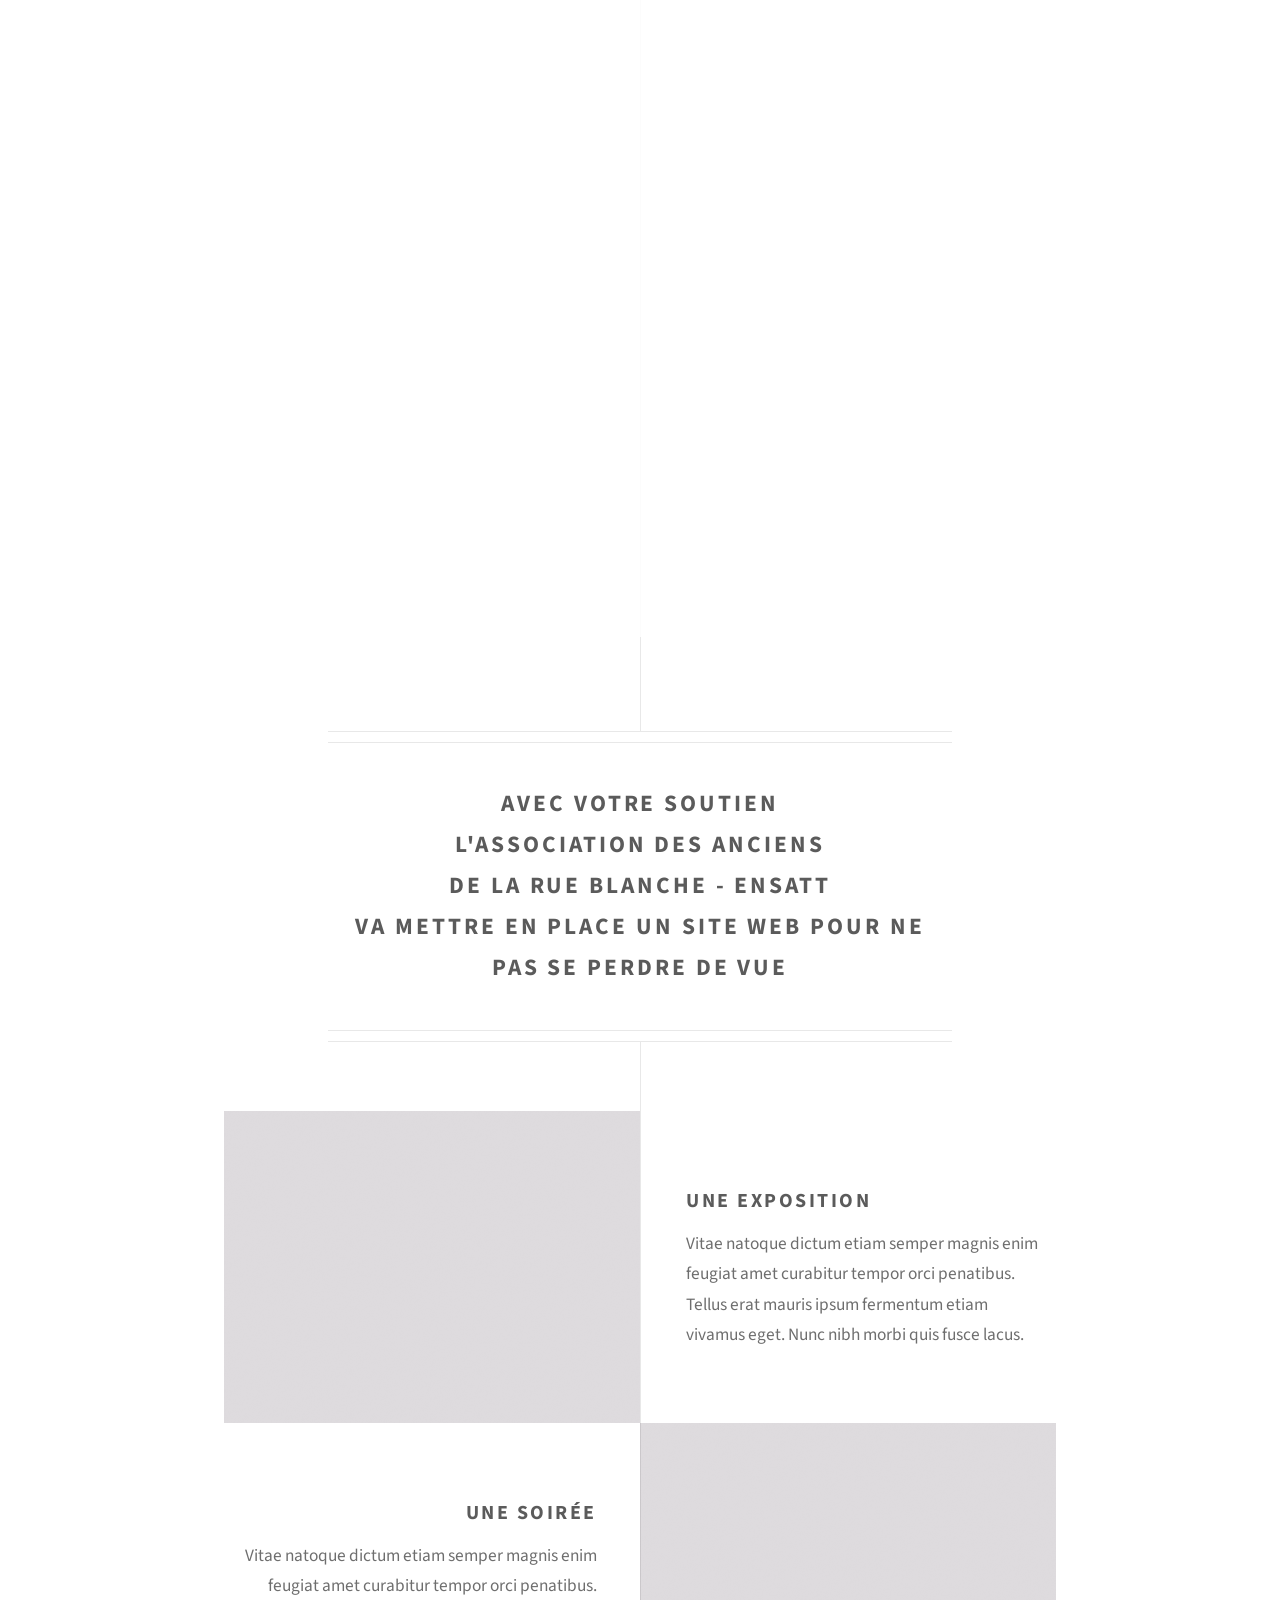
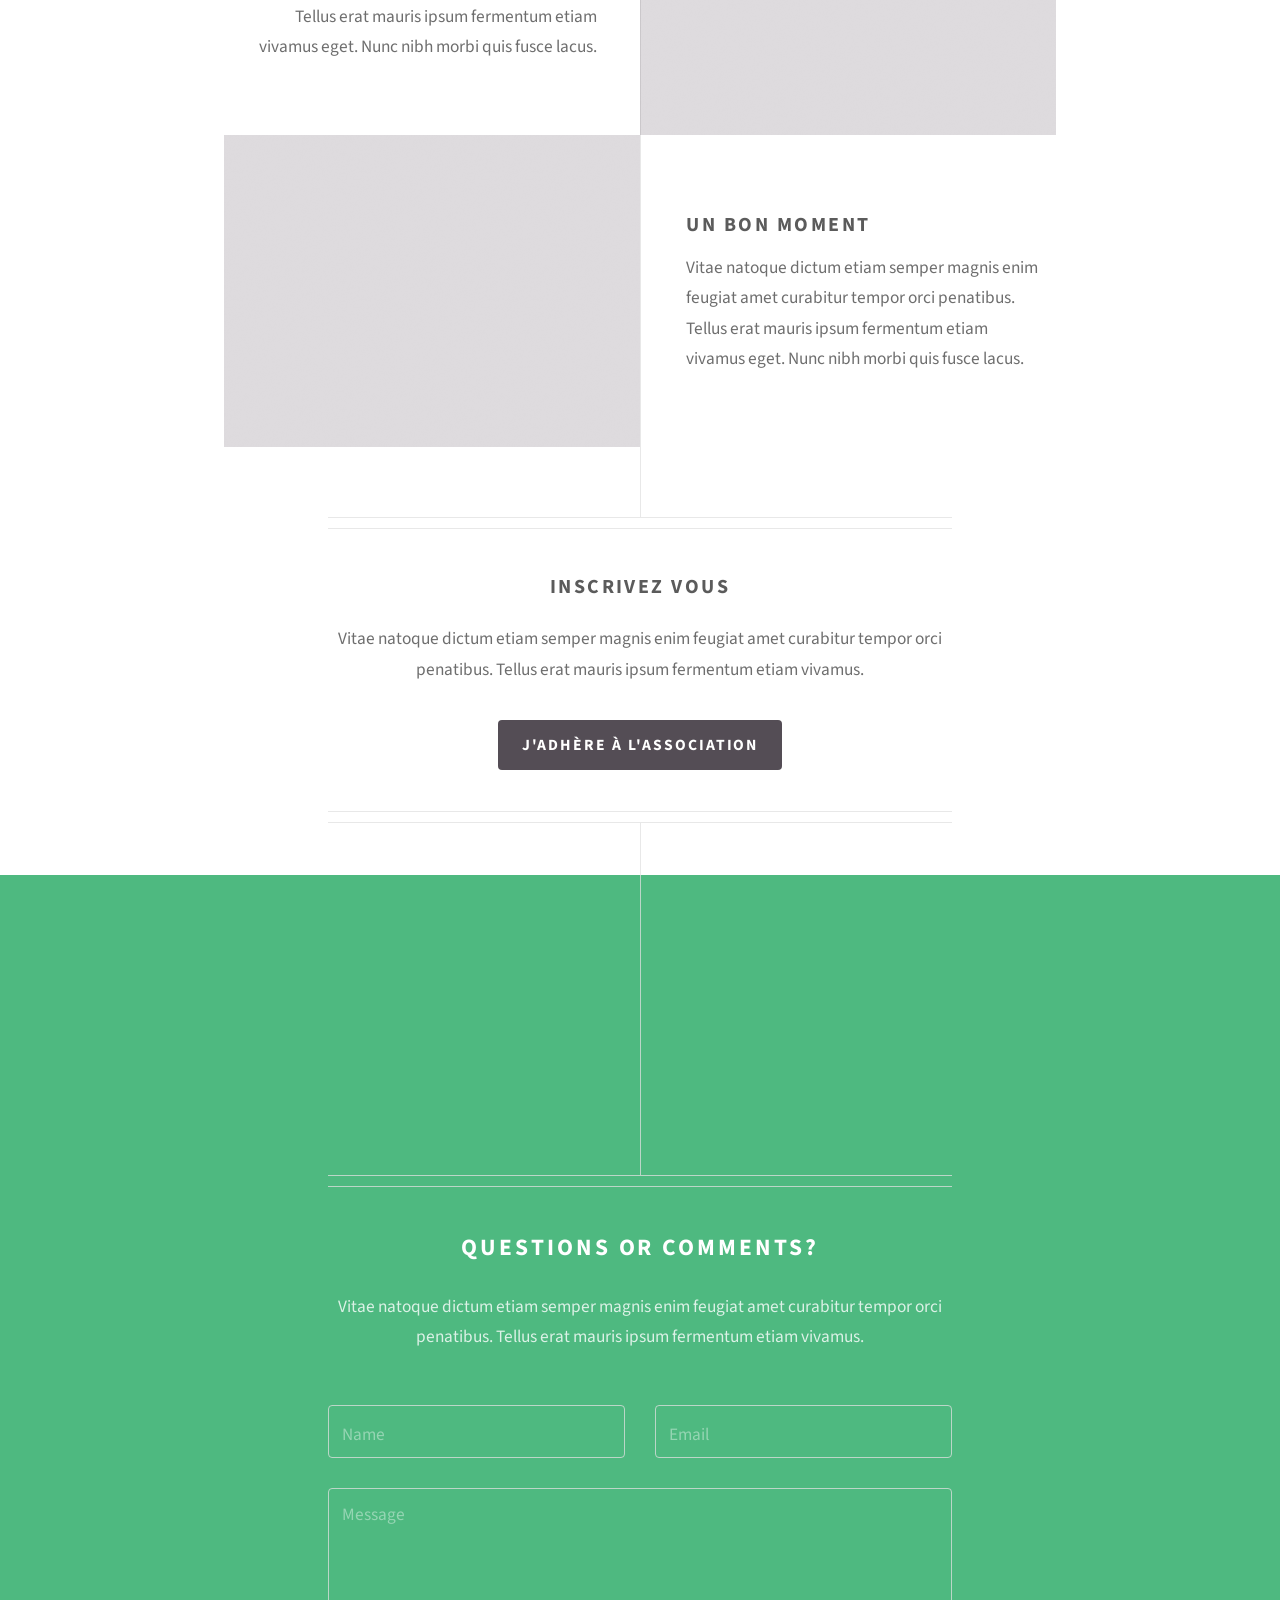
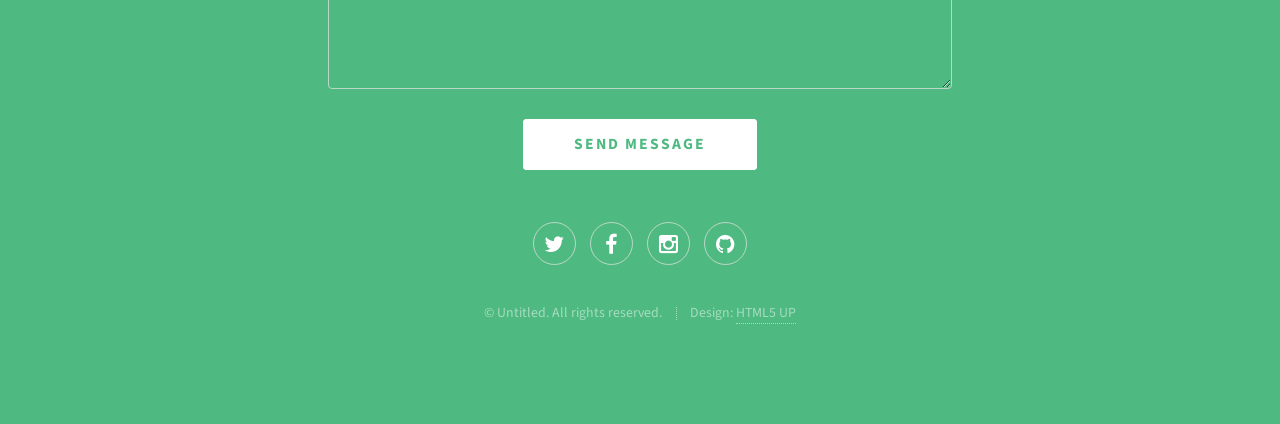
==== exposition.html @ b51cedbe "add special template" ====
<!DOCTYPE HTML>
<!--
	Directive by HTML5 UP
	html5up.net | @n33co
	Free for personal and commercial use under the CCA 3.0 license (html5up.net/license)
-->
<html>
	<head>
		<title>Association de la rue blanche ENSATT - l'exposition</title>
		<meta charset="utf-8" />
		<meta name="viewport" content="width=device-width, initial-scale=1" />
		<!--[if lte IE 8]><script src="assets/js/ie/html5shiv.js"></script><![endif]-->
		<link rel="stylesheet" href="assets/css/main.css" />
		<!--[if lte IE 8]><link rel="stylesheet" href="assets/css/ie8.css" /><![endif]-->
	</head>
	<body>

		<!-- Header -->
			<div id="header">
				<h1>Association des anciens<br>de la rue blanche - ENSATT</h1>
				<p>Du 5 au 12 septembre 2015
				<br> 
				mairie du 9ème arrondissement de Paris
				<br>
				une grande exposition + une soirée spéciale</p>
				<br>
				<br>
				<h2>Venez nombreux !</h2>
			</div>

		<!-- Main -->
			<div id="main">

				<header class="major container 75%">
					<h2>Avec votre soutien
					<br>
					l'Association des anciens
					<br>
					de la rue blanche - ENSATT
					<br>
					va mettre en place un site web pour ne pas se perdre de vue
					</h2>
					<!--
					<p>Tellus erat mauris ipsum fermentum<br />
					etiam vivamus nunc nibh morbi.</p>
					-->
				</header>

				<div class="box alt container">
					<section class="feature left">
						<a href="#" class="image"><img src="images/pic01.jpg" alt="" /></a>
						<div class="content">
							<h3>Une exposition</h3>
							<p>Vitae natoque dictum etiam semper magnis enim feugiat amet curabitur tempor orci penatibus. Tellus erat mauris ipsum fermentum etiam vivamus eget. Nunc nibh morbi quis fusce lacus.</p>
						</div>
					</section>
					<section class="feature right">
						<a href="#" class="image"><img src="images/pic02.jpg" alt="" /></a>
						<div class="content">
							<h3>Une soirée</h3>
							<p>Vitae natoque dictum etiam semper magnis enim feugiat amet curabitur tempor orci penatibus. Tellus erat mauris ipsum fermentum etiam vivamus eget. Nunc nibh morbi quis fusce lacus.</p>
						</div>
					</section>
					<section class="feature left">
						<a href="#" class="image"><img src="images/pic03.jpg" alt="" /></a>
						<div class="content">
							<h3>Un bon moment</h3>
							<p>Vitae natoque dictum etiam semper magnis enim feugiat amet curabitur tempor orci penatibus. Tellus erat mauris ipsum fermentum etiam vivamus eget. Nunc nibh morbi quis fusce lacus.</p>
						</div>
					</section>
				</div>

				<!--
				<div class="box container">
					<header>
						<h2>A lot of generic stuff</h2>
					</header>
					<section>
						<header>
							<h3>Paragraph</h3>
							<p>This is the subtitle for this particular heading</p>
						</header>
						<p>Phasellus nisl nisl, varius id <sup>porttitor sed pellentesque</sup> ac orci. Pellentesque
						habitant <strong>strong</strong> tristique <b>bold</b> et netus <i>italic</i> malesuada <em>emphasized</em> ac turpis egestas. Morbi
						leo suscipit ut. Praesent <sub>id turpis vitae</sub> turpis pretium ultricies. Vestibulum sit
						amet risus elit.</p>
					</section>
					<section>
						<header>
							<h3>Blockquote</h3>
						</header>
						<blockquote>Fringilla nisl. Donec accumsan interdum nisi, quis tincidunt felis sagittis eget.
						tempus euismod. Vestibulum ante ipsum primis in faucibus.</blockquote>
					</section>
					<section>
						<header>
							<h3>Divider</h3>
						</header>
						<p>Donec consectetur vestibulum dolor et pulvinar. Etiam vel felis enim, at viverra
						ligula. Ut porttitor sagittis lorem, quis eleifend nisi ornare vel. Praesent nec orci
						facilisis leo magna. Cras sit amet urna eros, id egestas urna. Quisque aliquam
						tempus euismod. Vestibulum ante ipsum primis in faucibus orci luctus et ultrices
						posuere cubilia.</p>
						<hr />
						<p>Donec consectetur vestibulum dolor et pulvinar. Etiam vel felis enim, at viverra
						ligula. Ut porttitor sagittis lorem, quis eleifend nisi ornare vel. Praesent nec orci
						facilisis leo magna. Cras sit amet urna eros, id egestas urna. Quisque aliquam
						tempus euismod. Vestibulum ante ipsum primis in faucibus orci luctus et ultrices
						posuere cubilia.</p>
					</section>
					<section>
						<header>
							<h3>Unordered List</h3>
						</header>
						<ul class="default">
							<li>Donec consectetur vestibulum dolor et pulvinar. Etiam vel felis enim, at viverra ligula. Ut porttitor sagittis lorem, quis eleifend nisi ornare vel.</li>
							<li>Donec consectetur vestibulum dolor et pulvinar. Etiam vel felis enim, at viverra ligula. Ut porttitor sagittis lorem, quis eleifend nisi ornare vel.</li>
							<li>Donec consectetur vestibulum dolor et pulvinar. Etiam vel felis enim, at viverra ligula. Ut porttitor sagittis lorem, quis eleifend nisi ornare vel.</li>
							<li>Donec consectetur vestibulum dolor et pulvinar. Etiam vel felis enim, at viverra ligula. Ut porttitor sagittis lorem, quis eleifend nisi ornare vel.</li>
						</ul>
					</section>
					<section>
						<header>
							<h3>Ordered List</h3>
						</header>
						<ol class="default">
							<li>Donec consectetur vestibulum dolor et pulvinar. Etiam vel felis enim, at viverra ligula. Ut porttitor sagittis lorem, quis eleifend nisi ornare vel.</li>
							<li>Donec consectetur vestibulum dolor et pulvinar. Etiam vel felis enim, at viverra ligula. Ut porttitor sagittis lorem, quis eleifend nisi ornare vel.</li>
							<li>Donec consectetur vestibulum dolor et pulvinar. Etiam vel felis enim, at viverra ligula. Ut porttitor sagittis lorem, quis eleifend nisi ornare vel.</li>
							<li>Donec consectetur vestibulum dolor et pulvinar. Etiam vel felis enim, at viverra ligula. Ut porttitor sagittis lorem, quis eleifend nisi ornare vel.</li>
						</ol>
					</section>
					<section>
						<header>
							<h3>Table</h3>
						</header>
						<div class="table-wrapper">
							<table class="default">
								<thead>
									<tr>
										<th>ID</th>
										<th>Name</th>
										<th>Description</th>
										<th>Price</th>
									</tr>
								</thead>
								<tbody>
									<tr>
										<td>45815</td>
										<td>Something</td>
										<td>Ut porttitor sagittis lorem, quis eleifend nisi ornare vel.</td>
										<td>29.99</td>
									</tr>
									<tr>
										<td>24524</td>
										<td>Nothing</td>
										<td>Ut porttitor sagittis lorem, quis eleifend nisi ornare vel.</td>
										<td>19.99</td>
									</tr>
									<tr>
										<td>45815</td>
										<td>Something</td>
										<td>Ut porttitor sagittis lorem, quis eleifend nisi ornare vel.</td>
										<td>29.99</td>
									</tr>
									<tr>
										<td>24524</td>
										<td>Nothing</td>
										<td>Ut porttitor sagittis lorem, quis eleifend nisi ornare vel.</td>
										<td>19.99</td>
									</tr>
								</tbody>
								<tfoot>
									<tr>
										<td colspan="3"></td>
										<td>100.00</td>
									</tr>
								</tfoot>
							</table>
						</div>
					</section>
					<section>
						<header>
							<h3>Form</h3>
						</header>
						<form method="post" action="#">
							<div class="row">
								<div class="6u 12u(mobilep)">
									<label for="name">Name</label>
									<input class="text" type="text" name="name" id="name" value="" placeholder="John Doe" />
								</div>
								<div class="6u 12u(mobilep)">
									<label for="email">Email</label>
									<input class="text" type="text" name="email" id="email" value="" placeholder="johndoe@domain.tld" />
								</div>
							</div>
							<div class="row">
								<div class="12u">
									<label for="subject">Subject</label>
									<input class="text" type="text" name="subject" id="subject" value="" placeholder="Enter your subject" />
								</div>
							</div>
							<div class="row">
								<div class="12u">
									<label for="subject">Message</label>
									<textarea name="message" id="message" placeholder="Enter your message" rows="6"></textarea>
								</div>
							</div>
							<div class="row">
								<div class="12u">
									<ul class="actions">
										<li><input type="submit" value="Send" /></li>
										<li><input type="reset" value="Reset" class="alt" /></li>
									</ul>
								</div>
							</div>
						</form>
					</section>
				</div>
				-->

				<footer class="major container 75%">
					<h3>Inscrivez vous</h3>
					<p>Vitae natoque dictum etiam semper magnis enim feugiat amet curabitur tempor orci penatibus. Tellus erat mauris ipsum fermentum etiam vivamus.</p>
					<ul class="actions">
						<li><a href="#" class="button">J'adhère à l'association</a></li>
					</ul>
				</footer>

			</div>

		<!-- Footer -->
			<div id="footer">
				<div class="container 75%">

					<header class="major last">
						<h2>Questions or comments?</h2>
					</header>

					<p>Vitae natoque dictum etiam semper magnis enim feugiat amet curabitur tempor
					orci penatibus. Tellus erat mauris ipsum fermentum etiam vivamus.</p>

					<form method="post" action="#">
						<div class="row">
							<div class="6u 12u(mobilep)">
								<input type="text" name="name" placeholder="Name" />
							</div>
							<div class="6u 12u(mobilep)">
								<input type="email" name="email" placeholder="Email" />
							</div>
						</div>
						<div class="row">
							<div class="12u">
								<textarea name="message" placeholder="Message" rows="6"></textarea>
							</div>
						</div>
						<div class="row">
							<div class="12u">
								<ul class="actions">
									<li><input type="submit" value="Send Message" /></li>
								</ul>
							</div>
						</div>
					</form>

					<ul class="icons">
						<li><a href="#" class="icon fa-twitter"><span class="label">Twitter</span></a></li>
						<li><a href="#" class="icon fa-facebook"><span class="label">Facebook</span></a></li>
						<li><a href="#" class="icon fa-instagram"><span class="label">Instagram</span></a></li>
						<li><a href="#" class="icon fa-github"><span class="label">Github</span></a></li>
					</ul>

					<ul class="copyright">
						<li>&copy; Untitled. All rights reserved.</li><li>Design: <a href="http://html5up.net">HTML5 UP</a></li>
					</ul>

				</div>
			</div>

		<!-- Scripts -->
			<script src="assets/js/jquery.min.js"></script>
			<script src="assets/js/skel.min.js"></script>
			<script src="assets/js/util.js"></script>
			<!--[if lte IE 8]><script src="assets/js/ie/respond.min.js"></script><![endif]-->
			<script src="assets/js/main.js"></script>

	</body>
</html>
---- assets/css/main.css ----
@import url("font-awesome.min.css");
@import url("http://fonts.googleapis.com/css?family=Source+Sans+Pro:300,300italic,400,400italic,600,600italic,700,700italic");

/*
	Directive by HTML5 UP
	html5up.net | @n33co
	Free for personal and commercial use under the CCA 3.0 license (html5up.net/license)
*/

/* Reset */

	html, body, div, span, applet, object, iframe, h1, h2, h3, h4, h5, h6, p, blockquote, pre, a, abbr, acronym, address, big, cite, code, del, dfn, em, img, ins, kbd, q, s, samp, small, strike, strong, sub, sup, tt, var, b, u, i, center, dl, dt, dd, ol, ul, li, fieldset, form, label, legend, table, caption, tbody, tfoot, thead, tr, th, td, article, aside, canvas, details, embed, figure, figcaption, footer, header, hgroup, menu, nav, output, ruby, section, summary, time, mark, audio, video {
		margin: 0;
		padding: 0;
		border: 0;
		font-size: 100%;
		font: inherit;
		vertical-align: baseline;
	}

	article, aside, details, figcaption, figure, footer, header, hgroup, menu, nav, section {
		display: block;
	}

	body {
		line-height: 1;
	}

	ol, ul {
		list-style: none;
	}

	blockquote, q {
		quotes: none;
	}

	blockquote:before, blockquote:after, q:before, q:after {
		content: '';
		content: none;
	}

	table {
		border-collapse: collapse;
		border-spacing: 0;
	}

	body {
		-webkit-text-size-adjust: none;
	}

/* Box Model */

	*, *:before, *:after {
		-moz-box-sizing: border-box;
		-webkit-box-sizing: border-box;
		box-sizing: border-box;
	}

/* Containers */

	.container {
		margin-left: auto;
		margin-right: auto;
	}

	.container.\31 25\25 {
		width: 100%;
		max-width: 63.75em;
		min-width: 51em;
	}

	.container.\37 5\25 {
		width: 38.25em;
	}

	.container.\35 0\25 {
		width: 25.5em;
	}

	.container.\32 5\25 {
		width: 12.75em;
	}

	.container {
		width: 51em;
	}

	@media screen and (max-width: 1680px) {

		.container.\31 25\25 {
			width: 100%;
			max-width: 63.75em;
			min-width: 51em;
		}

		.container.\37 5\25 {
			width: 38.25em;
		}

		.container.\35 0\25 {
			width: 25.5em;
		}

		.container.\32 5\25 {
			width: 12.75em;
		}

		.container {
			width: 51em;
		}

	}

	@media screen and (max-width: 1280px) {

		.container.\31 25\25 {
			width: 100%;
			max-width: 60em;
			min-width: 48em;
		}

		.container.\37 5\25 {
			width: 36em;
		}

		.container.\35 0\25 {
			width: 24em;
		}

		.container.\32 5\25 {
			width: 12em;
		}

		.container {
			width: 48em;
		}

	}

	@media screen and (max-width: 980px) {

		.container.\31 25\25 {
			width: 100%;
			max-width: 118.75%;
			min-width: 95%;
		}

		.container.\37 5\25 {
			width: 71.25%;
		}

		.container.\35 0\25 {
			width: 47.5%;
		}

		.container.\32 5\25 {
			width: 23.75%;
		}

		.container {
			width: 95%;
		}

	}

	@media screen and (max-width: 840px) {

		.container.\31 25\25 {
			width: 100%;
			max-width: 118.75%;
			min-width: 95%;
		}

		.container.\37 5\25 {
			width: 71.25%;
		}

		.container.\35 0\25 {
			width: 47.5%;
		}

		.container.\32 5\25 {
			width: 23.75%;
		}

		.container {
			width: 95% !important;
		}

	}

	@media screen and (max-width: 736px) {

		.container.\31 25\25 {
			width: 100%;
			max-width: 112.5%;
			min-width: 90%;
		}

		.container.\37 5\25 {
			width: 67.5%;
		}

		.container.\35 0\25 {
			width: 45%;
		}

		.container.\32 5\25 {
			width: 22.5%;
		}

		.container {
			width: 90% !important;
		}

	}

	@media screen and (max-width: 480px) {

		.container.\31 25\25 {
			width: 100%;
			max-width: 125%;
			min-width: 100%;
		}

		.container.\37 5\25 {
			width: 75%;
		}

		.container.\35 0\25 {
			width: 50%;
		}

		.container.\32 5\25 {
			width: 25%;
		}

		.container {
			width: 100% !important;
		}

	}

/* Grid */

	.row {
		border-bottom: solid 1px transparent;
		-moz-box-sizing: border-box;
		-webkit-box-sizing: border-box;
		box-sizing: border-box;
	}

	.row > * {
		float: left;
		-moz-box-sizing: border-box;
		-webkit-box-sizing: border-box;
		box-sizing: border-box;
	}

	.row:after, .row:before {
		content: '';
		display: block;
		clear: both;
		height: 0;
	}

	.row.uniform > * > :first-child {
		margin-top: 0;
	}

	.row.uniform > * > :last-child {
		margin-bottom: 0;
	}

	.row.\30 \25 > * {
		padding: 0px 0 0 0px;
	}

	.row.\30 \25 {
		margin: 0px 0 -1px 0px;
	}

	.row.uniform.\30 \25 > * {
		padding: 0px 0 0 0px;
	}

	.row.uniform.\30 \25 {
		margin: 0px 0 -1px 0px;
	}

	.row > * {
		padding: 30px 0 0 30px;
	}

	.row {
		margin: -30px 0 -1px -30px;
	}

	.row.uniform > * {
		padding: 30px 0 0 30px;
	}

	.row.uniform {
		margin: -30px 0 -1px -30px;
	}

	.row.\32 00\25 > * {
		padding: 60px 0 0 60px;
	}

	.row.\32 00\25 {
		margin: -60px 0 -1px -60px;
	}

	.row.uniform.\32 00\25 > * {
		padding: 60px 0 0 60px;
	}

	.row.uniform.\32 00\25 {
		margin: -60px 0 -1px -60px;
	}

	.row.\31 50\25 > * {
		padding: 45px 0 0 45px;
	}

	.row.\31 50\25 {
		margin: -45px 0 -1px -45px;
	}

	.row.uniform.\31 50\25 > * {
		padding: 45px 0 0 45px;
	}

	.row.uniform.\31 50\25 {
		margin: -45px 0 -1px -45px;
	}

	.row.\35 0\25 > * {
		padding: 15px 0 0 15px;
	}

	.row.\35 0\25 {
		margin: -15px 0 -1px -15px;
	}

	.row.uniform.\35 0\25 > * {
		padding: 15px 0 0 15px;
	}

	.row.uniform.\35 0\25 {
		margin: -15px 0 -1px -15px;
	}

	.row.\32 5\25 > * {
		padding: 7.5px 0 0 7.5px;
	}

	.row.\32 5\25 {
		margin: -7.5px 0 -1px -7.5px;
	}

	.row.uniform.\32 5\25 > * {
		padding: 7.5px 0 0 7.5px;
	}

	.row.uniform.\32 5\25 {
		margin: -7.5px 0 -1px -7.5px;
	}

	.\31 2u, .\31 2u\24 {
		width: 100%;
		clear: none;
		margin-left: 0;
	}

	.\31 1u, .\31 1u\24 {
		width: 91.6666666667%;
		clear: none;
		margin-left: 0;
	}

	.\31 0u, .\31 0u\24 {
		width: 83.3333333333%;
		clear: none;
		margin-left: 0;
	}

	.\39 u, .\39 u\24 {
		width: 75%;
		clear: none;
		margin-left: 0;
	}

	.\38 u, .\38 u\24 {
		width: 66.6666666667%;
		clear: none;
		margin-left: 0;
	}

	.\37 u, .\37 u\24 {
		width: 58.3333333333%;
		clear: none;
		margin-left: 0;
	}

	.\36 u, .\36 u\24 {
		width: 50%;
		clear: none;
		margin-left: 0;
	}

	.\35 u, .\35 u\24 {
		width: 41.6666666667%;
		clear: none;
		margin-left: 0;
	}

	.\34 u, .\34 u\24 {
		width: 33.3333333333%;
		clear: none;
		margin-left: 0;
	}

	.\33 u, .\33 u\24 {
		width: 25%;
		clear: none;
		margin-left: 0;
	}

	.\32 u, .\32 u\24 {
		width: 16.6666666667%;
		clear: none;
		margin-left: 0;
	}

	.\31 u, .\31 u\24 {
		width: 8.3333333333%;
		clear: none;
		margin-left: 0;
	}

	.\31 2u\24 + *,
	.\31 1u\24 + *,
	.\31 0u\24 + *,
	.\39 u\24 + *,
	.\38 u\24 + *,
	.\37 u\24 + *,
	.\36 u\24 + *,
	.\35 u\24 + *,
	.\34 u\24 + *,
	.\33 u\24 + *,
	.\32 u\24 + *,
	.\31 u\24 + * {
		clear: left;
	}

	.\-11u {
		margin-left: 91.66667%;
	}

	.\-10u {
		margin-left: 83.33333%;
	}

	.\-9u {
		margin-left: 75%;
	}

	.\-8u {
		margin-left: 66.66667%;
	}

	.\-7u {
		margin-left: 58.33333%;
	}

	.\-6u {
		margin-left: 50%;
	}

	.\-5u {
		margin-left: 41.66667%;
	}

	.\-4u {
		margin-left: 33.33333%;
	}

	.\-3u {
		margin-left: 25%;
	}

	.\-2u {
		margin-left: 16.66667%;
	}

	.\-1u {
		margin-left: 8.33333%;
	}

	@media screen and (max-width: 1680px) {

		.row > * {
			padding: 30px 0 0 30px;
		}

		.row {
			margin: -30px 0 -1px -30px;
		}

		.row.uniform > * {
			padding: 30px 0 0 30px;
		}

		.row.uniform {
			margin: -30px 0 -1px -30px;
		}

		.row.\32 00\25 > * {
			padding: 60px 0 0 60px;
		}

		.row.\32 00\25 {
			margin: -60px 0 -1px -60px;
		}

		.row.uniform.\32 00\25 > * {
			padding: 60px 0 0 60px;
		}

		.row.uniform.\32 00\25 {
			margin: -60px 0 -1px -60px;
		}

		.row.\31 50\25 > * {
			padding: 45px 0 0 45px;
		}

		.row.\31 50\25 {
			margin: -45px 0 -1px -45px;
		}

		.row.uniform.\31 50\25 > * {
			padding: 45px 0 0 45px;
		}

		.row.uniform.\31 50\25 {
			margin: -45px 0 -1px -45px;
		}

		.row.\35 0\25 > * {
			padding: 15px 0 0 15px;
		}

		.row.\35 0\25 {
			margin: -15px 0 -1px -15px;
		}

		.row.uniform.\35 0\25 > * {
			padding: 15px 0 0 15px;
		}

		.row.uniform.\35 0\25 {
			margin: -15px 0 -1px -15px;
		}

		.row.\32 5\25 > * {
			padding: 7.5px 0 0 7.5px;
		}

		.row.\32 5\25 {
			margin: -7.5px 0 -1px -7.5px;
		}

		.row.uniform.\32 5\25 > * {
			padding: 7.5px 0 0 7.5px;
		}

		.row.uniform.\32 5\25 {
			margin: -7.5px 0 -1px -7.5px;
		}

		.\31 2u\28wide\29, .\31 2u\24\28wide\29 {
			width: 100%;
			clear: none;
			margin-left: 0;
		}

		.\31 1u\28wide\29, .\31 1u\24\28wide\29 {
			width: 91.6666666667%;
			clear: none;
			margin-left: 0;
		}

		.\31 0u\28wide\29, .\31 0u\24\28wide\29 {
			width: 83.3333333333%;
			clear: none;
			margin-left: 0;
		}

		.\39 u\28wide\29, .\39 u\24\28wide\29 {
			width: 75%;
			clear: none;
			margin-left: 0;
		}

		.\38 u\28wide\29, .\38 u\24\28wide\29 {
			width: 66.6666666667%;
			clear: none;
			margin-left: 0;
		}

		.\37 u\28wide\29, .\37 u\24\28wide\29 {
			width: 58.3333333333%;
			clear: none;
			margin-left: 0;
		}

		.\36 u\28wide\29, .\36 u\24\28wide\29 {
			width: 50%;
			clear: none;
			margin-left: 0;
		}

		.\35 u\28wide\29, .\35 u\24\28wide\29 {
			width: 41.6666666667%;
			clear: none;
			margin-left: 0;
		}

		.\34 u\28wide\29, .\34 u\24\28wide\29 {
			width: 33.3333333333%;
			clear: none;
			margin-left: 0;
		}

		.\33 u\28wide\29, .\33 u\24\28wide\29 {
			width: 25%;
			clear: none;
			margin-left: 0;
		}

		.\32 u\28wide\29, .\32 u\24\28wide\29 {
			width: 16.6666666667%;
			clear: none;
			margin-left: 0;
		}

		.\31 u\28wide\29, .\31 u\24\28wide\29 {
			width: 8.3333333333%;
			clear: none;
			margin-left: 0;
		}

		.\31 2u\24\28wide\29 + *,
		.\31 1u\24\28wide\29 + *,
		.\31 0u\24\28wide\29 + *,
		.\39 u\24\28wide\29 + *,
		.\38 u\24\28wide\29 + *,
		.\37 u\24\28wide\29 + *,
		.\36 u\24\28wide\29 + *,
		.\35 u\24\28wide\29 + *,
		.\34 u\24\28wide\29 + *,
		.\33 u\24\28wide\29 + *,
		.\32 u\24\28wide\29 + *,
		.\31 u\24\28wide\29 + * {
			clear: left;
		}

		.\-11u\28wide\29 {
			margin-left: 91.66667%;
		}

		.\-10u\28wide\29 {
			margin-left: 83.33333%;
		}

		.\-9u\28wide\29 {
			margin-left: 75%;
		}

		.\-8u\28wide\29 {
			margin-left: 66.66667%;
		}

		.\-7u\28wide\29 {
			margin-left: 58.33333%;
		}

		.\-6u\28wide\29 {
			margin-left: 50%;
		}

		.\-5u\28wide\29 {
			margin-left: 41.66667%;
		}

		.\-4u\28wide\29 {
			margin-left: 33.33333%;
		}

		.\-3u\28wide\29 {
			margin-left: 25%;
		}

		.\-2u\28wide\29 {
			margin-left: 16.66667%;
		}

		.\-1u\28wide\29 {
			margin-left: 8.33333%;
		}

	}

	@media screen and (max-width: 1280px) {

		.row > * {
			padding: 30px 0 0 30px;
		}

		.row {
			margin: -30px 0 -1px -30px;
		}

		.row.uniform > * {
			padding: 30px 0 0 30px;
		}

		.row.uniform {
			margin: -30px 0 -1px -30px;
		}

		.row.\32 00\25 > * {
			padding: 60px 0 0 60px;
		}

		.row.\32 00\25 {
			margin: -60px 0 -1px -60px;
		}

		.row.uniform.\32 00\25 > * {
			padding: 60px 0 0 60px;
		}

		.row.uniform.\32 00\25 {
			margin: -60px 0 -1px -60px;
		}

		.row.\31 50\25 > * {
			padding: 45px 0 0 45px;
		}

		.row.\31 50\25 {
			margin: -45px 0 -1px -45px;
		}

		.row.uniform.\31 50\25 > * {
			padding: 45px 0 0 45px;
		}

		.row.uniform.\31 50\25 {
			margin: -45px 0 -1px -45px;
		}

		.row.\35 0\25 > * {
			padding: 15px 0 0 15px;
		}

		.row.\35 0\25 {
			margin: -15px 0 -1px -15px;
		}

		.row.uniform.\35 0\25 > * {
			padding: 15px 0 0 15px;
		}

		.row.uniform.\35 0\25 {
			margin: -15px 0 -1px -15px;
		}

		.row.\32 5\25 > * {
			padding: 7.5px 0 0 7.5px;
		}

		.row.\32 5\25 {
			margin: -7.5px 0 -1px -7.5px;
		}

		.row.uniform.\32 5\25 > * {
			padding: 7.5px 0 0 7.5px;
		}

		.row.uniform.\32 5\25 {
			margin: -7.5px 0 -1px -7.5px;
		}

		.\31 2u\28normal\29, .\31 2u\24\28normal\29 {
			width: 100%;
			clear: none;
			margin-left: 0;
		}

		.\31 1u\28normal\29, .\31 1u\24\28normal\29 {
			width: 91.6666666667%;
			clear: none;
			margin-left: 0;
		}

		.\31 0u\28normal\29, .\31 0u\24\28normal\29 {
			width: 83.3333333333%;
			clear: none;
			margin-left: 0;
		}

		.\39 u\28normal\29, .\39 u\24\28normal\29 {
			width: 75%;
			clear: none;
			margin-left: 0;
		}

		.\38 u\28normal\29, .\38 u\24\28normal\29 {
			width: 66.6666666667%;
			clear: none;
			margin-left: 0;
		}

		.\37 u\28normal\29, .\37 u\24\28normal\29 {
			width: 58.3333333333%;
			clear: none;
			margin-left: 0;
		}

		.\36 u\28normal\29, .\36 u\24\28normal\29 {
			width: 50%;
			clear: none;
			margin-left: 0;
		}

		.\35 u\28normal\29, .\35 u\24\28normal\29 {
			width: 41.6666666667%;
			clear: none;
			margin-left: 0;
		}

		.\34 u\28normal\29, .\34 u\24\28normal\29 {
			width: 33.3333333333%;
			clear: none;
			margin-left: 0;
		}

		.\33 u\28normal\29, .\33 u\24\28normal\29 {
			width: 25%;
			clear: none;
			margin-left: 0;
		}

		.\32 u\28normal\29, .\32 u\24\28normal\29 {
			width: 16.6666666667%;
			clear: none;
			margin-left: 0;
		}

		.\31 u\28normal\29, .\31 u\24\28normal\29 {
			width: 8.3333333333%;
			clear: none;
			margin-left: 0;
		}

		.\31 2u\24\28normal\29 + *,
		.\31 1u\24\28normal\29 + *,
		.\31 0u\24\28normal\29 + *,
		.\39 u\24\28normal\29 + *,
		.\38 u\24\28normal\29 + *,
		.\37 u\24\28normal\29 + *,
		.\36 u\24\28normal\29 + *,
		.\35 u\24\28normal\29 + *,
		.\34 u\24\28normal\29 + *,
		.\33 u\24\28normal\29 + *,
		.\32 u\24\28normal\29 + *,
		.\31 u\24\28normal\29 + * {
			clear: left;
		}

		.\-11u\28normal\29 {
			margin-left: 91.66667%;
		}

		.\-10u\28normal\29 {
			margin-left: 83.33333%;
		}

		.\-9u\28normal\29 {
			margin-left: 75%;
		}

		.\-8u\28normal\29 {
			margin-left: 66.66667%;
		}

		.\-7u\28normal\29 {
			margin-left: 58.33333%;
		}

		.\-6u\28normal\29 {
			margin-left: 50%;
		}

		.\-5u\28normal\29 {
			margin-left: 41.66667%;
		}

		.\-4u\28normal\29 {
			margin-left: 33.33333%;
		}

		.\-3u\28normal\29 {
			margin-left: 25%;
		}

		.\-2u\28normal\29 {
			margin-left: 16.66667%;
		}

		.\-1u\28normal\29 {
			margin-left: 8.33333%;
		}

	}

	@media screen and (max-width: 980px) {

		.row > * {
			padding: 30px 0 0 30px;
		}

		.row {
			margin: -30px 0 -1px -30px;
		}

		.row.uniform > * {
			padding: 30px 0 0 30px;
		}

		.row.uniform {
			margin: -30px 0 -1px -30px;
		}

		.row.\32 00\25 > * {
			padding: 60px 0 0 60px;
		}

		.row.\32 00\25 {
			margin: -60px 0 -1px -60px;
		}

		.row.uniform.\32 00\25 > * {
			padding: 60px 0 0 60px;
		}

		.row.uniform.\32 00\25 {
			margin: -60px 0 -1px -60px;
		}

		.row.\31 50\25 > * {
			padding: 45px 0 0 45px;
		}

		.row.\31 50\25 {
			margin: -45px 0 -1px -45px;
		}

		.row.uniform.\31 50\25 > * {
			padding: 45px 0 0 45px;
		}

		.row.uniform.\31 50\25 {
			margin: -45px 0 -1px -45px;
		}

		.row.\35 0\25 > * {
			padding: 15px 0 0 15px;
		}

		.row.\35 0\25 {
			margin: -15px 0 -1px -15px;
		}

		.row.uniform.\35 0\25 > * {
			padding: 15px 0 0 15px;
		}

		.row.uniform.\35 0\25 {
			margin: -15px 0 -1px -15px;
		}

		.row.\32 5\25 > * {
			padding: 7.5px 0 0 7.5px;
		}

		.row.\32 5\25 {
			margin: -7.5px 0 -1px -7.5px;
		}

		.row.uniform.\32 5\25 > * {
			padding: 7.5px 0 0 7.5px;
		}

		.row.uniform.\32 5\25 {
			margin: -7.5px 0 -1px -7.5px;
		}

		.\31 2u\28narrow\29, .\31 2u\24\28narrow\29 {
			width: 100%;
			clear: none;
			margin-left: 0;
		}

		.\31 1u\28narrow\29, .\31 1u\24\28narrow\29 {
			width: 91.6666666667%;
			clear: none;
			margin-left: 0;
		}

		.\31 0u\28narrow\29, .\31 0u\24\28narrow\29 {
			width: 83.3333333333%;
			clear: none;
			margin-left: 0;
		}

		.\39 u\28narrow\29, .\39 u\24\28narrow\29 {
			width: 75%;
			clear: none;
			margin-left: 0;
		}

		.\38 u\28narrow\29, .\38 u\24\28narrow\29 {
			width: 66.6666666667%;
			clear: none;
			margin-left: 0;
		}

		.\37 u\28narrow\29, .\37 u\24\28narrow\29 {
			width: 58.3333333333%;
			clear: none;
			margin-left: 0;
		}

		.\36 u\28narrow\29, .\36 u\24\28narrow\29 {
			width: 50%;
			clear: none;
			margin-left: 0;
		}

		.\35 u\28narrow\29, .\35 u\24\28narrow\29 {
			width: 41.6666666667%;
			clear: none;
			margin-left: 0;
		}

		.\34 u\28narrow\29, .\34 u\24\28narrow\29 {
			width: 33.3333333333%;
			clear: none;
			margin-left: 0;
		}

		.\33 u\28narrow\29, .\33 u\24\28narrow\29 {
			width: 25%;
			clear: none;
			margin-left: 0;
		}

		.\32 u\28narrow\29, .\32 u\24\28narrow\29 {
			width: 16.6666666667%;
			clear: none;
			margin-left: 0;
		}

		.\31 u\28narrow\29, .\31 u\24\28narrow\29 {
			width: 8.3333333333%;
			clear: none;
			margin-left: 0;
		}

		.\31 2u\24\28narrow\29 + *,
		.\31 1u\24\28narrow\29 + *,
		.\31 0u\24\28narrow\29 + *,
		.\39 u\24\28narrow\29 + *,
		.\38 u\24\28narrow\29 + *,
		.\37 u\24\28narrow\29 + *,
		.\36 u\24\28narrow\29 + *,
		.\35 u\24\28narrow\29 + *,
		.\34 u\24\28narrow\29 + *,
		.\33 u\24\28narrow\29 + *,
		.\32 u\24\28narrow\29 + *,
		.\31 u\24\28narrow\29 + * {
			clear: left;
		}

		.\-11u\28narrow\29 {
			margin-left: 91.66667%;
		}

		.\-10u\28narrow\29 {
			margin-left: 83.33333%;
		}

		.\-9u\28narrow\29 {
			margin-left: 75%;
		}

		.\-8u\28narrow\29 {
			margin-left: 66.66667%;
		}

		.\-7u\28narrow\29 {
			margin-left: 58.33333%;
		}

		.\-6u\28narrow\29 {
			margin-left: 50%;
		}

		.\-5u\28narrow\29 {
			margin-left: 41.66667%;
		}

		.\-4u\28narrow\29 {
			margin-left: 33.33333%;
		}

		.\-3u\28narrow\29 {
			margin-left: 25%;
		}

		.\-2u\28narrow\29 {
			margin-left: 16.66667%;
		}

		.\-1u\28narrow\29 {
			margin-left: 8.33333%;
		}

	}

	@media screen and (max-width: 840px) {

		.row > * {
			padding: 20px 0 0 20px;
		}

		.row {
			margin: -20px 0 -1px -20px;
		}

		.row.uniform > * {
			padding: 20px 0 0 20px;
		}

		.row.uniform {
			margin: -20px 0 -1px -20px;
		}

		.row.\32 00\25 > * {
			padding: 40px 0 0 40px;
		}

		.row.\32 00\25 {
			margin: -40px 0 -1px -40px;
		}

		.row.uniform.\32 00\25 > * {
			padding: 40px 0 0 40px;
		}

		.row.uniform.\32 00\25 {
			margin: -40px 0 -1px -40px;
		}

		.row.\31 50\25 > * {
			padding: 30px 0 0 30px;
		}

		.row.\31 50\25 {
			margin: -30px 0 -1px -30px;
		}

		.row.uniform.\31 50\25 > * {
			padding: 30px 0 0 30px;
		}

		.row.uniform.\31 50\25 {
			margin: -30px 0 -1px -30px;
		}

		.row.\35 0\25 > * {
			padding: 10px 0 0 10px;
		}

		.row.\35 0\25 {
			margin: -10px 0 -1px -10px;
		}

		.row.uniform.\35 0\25 > * {
			padding: 10px 0 0 10px;
		}

		.row.uniform.\35 0\25 {
			margin: -10px 0 -1px -10px;
		}

		.row.\32 5\25 > * {
			padding: 5px 0 0 5px;
		}

		.row.\32 5\25 {
			margin: -5px 0 -1px -5px;
		}

		.row.uniform.\32 5\25 > * {
			padding: 5px 0 0 5px;
		}

		.row.uniform.\32 5\25 {
			margin: -5px 0 -1px -5px;
		}

		.\31 2u\28narrower\29, .\31 2u\24\28narrower\29 {
			width: 100%;
			clear: none;
			margin-left: 0;
		}

		.\31 1u\28narrower\29, .\31 1u\24\28narrower\29 {
			width: 91.6666666667%;
			clear: none;
			margin-left: 0;
		}

		.\31 0u\28narrower\29, .\31 0u\24\28narrower\29 {
			width: 83.3333333333%;
			clear: none;
			margin-left: 0;
		}

		.\39 u\28narrower\29, .\39 u\24\28narrower\29 {
			width: 75%;
			clear: none;
			margin-left: 0;
		}

		.\38 u\28narrower\29, .\38 u\24\28narrower\29 {
			width: 66.6666666667%;
			clear: none;
			margin-left: 0;
		}

		.\37 u\28narrower\29, .\37 u\24\28narrower\29 {
			width: 58.3333333333%;
			clear: none;
			margin-left: 0;
		}

		.\36 u\28narrower\29, .\36 u\24\28narrower\29 {
			width: 50%;
			clear: none;
			margin-left: 0;
		}

		.\35 u\28narrower\29, .\35 u\24\28narrower\29 {
			width: 41.6666666667%;
			clear: none;
			margin-left: 0;
		}

		.\34 u\28narrower\29, .\34 u\24\28narrower\29 {
			width: 33.3333333333%;
			clear: none;
			margin-left: 0;
		}

		.\33 u\28narrower\29, .\33 u\24\28narrower\29 {
			width: 25%;
			clear: none;
			margin-left: 0;
		}

		.\32 u\28narrower\29, .\32 u\24\28narrower\29 {
			width: 16.6666666667%;
			clear: none;
			margin-left: 0;
		}

		.\31 u\28narrower\29, .\31 u\24\28narrower\29 {
			width: 8.3333333333%;
			clear: none;
			margin-left: 0;
		}

		.\31 2u\24\28narrower\29 + *,
		.\31 1u\24\28narrower\29 + *,
		.\31 0u\24\28narrower\29 + *,
		.\39 u\24\28narrower\29 + *,
		.\38 u\24\28narrower\29 + *,
		.\37 u\24\28narrower\29 + *,
		.\36 u\24\28narrower\29 + *,
		.\35 u\24\28narrower\29 + *,
		.\34 u\24\28narrower\29 + *,
		.\33 u\24\28narrower\29 + *,
		.\32 u\24\28narrower\29 + *,
		.\31 u\24\28narrower\29 + * {
			clear: left;
		}

		.\-11u\28narrower\29 {
			margin-left: 91.66667%;
		}

		.\-10u\28narrower\29 {
			margin-left: 83.33333%;
		}

		.\-9u\28narrower\29 {
			margin-left: 75%;
		}

		.\-8u\28narrower\29 {
			margin-left: 66.66667%;
		}

		.\-7u\28narrower\29 {
			margin-left: 58.33333%;
		}

		.\-6u\28narrower\29 {
			margin-left: 50%;
		}

		.\-5u\28narrower\29 {
			margin-left: 41.66667%;
		}

		.\-4u\28narrower\29 {
			margin-left: 33.33333%;
		}

		.\-3u\28narrower\29 {
			margin-left: 25%;
		}

		.\-2u\28narrower\29 {
			margin-left: 16.66667%;
		}

		.\-1u\28narrower\29 {
			margin-left: 8.33333%;
		}

	}

	@media screen and (max-width: 736px) {

		.row > * {
			padding: 20px 0 0 20px;
		}

		.row {
			margin: -20px 0 -1px -20px;
		}

		.row.uniform > * {
			padding: 20px 0 0 20px;
		}

		.row.uniform {
			margin: -20px 0 -1px -20px;
		}

		.row.\32 00\25 > * {
			padding: 40px 0 0 40px;
		}

		.row.\32 00\25 {
			margin: -40px 0 -1px -40px;
		}

		.row.uniform.\32 00\25 > * {
			padding: 40px 0 0 40px;
		}

		.row.uniform.\32 00\25 {
			margin: -40px 0 -1px -40px;
		}

		.row.\31 50\25 > * {
			padding: 30px 0 0 30px;
		}

		.row.\31 50\25 {
			margin: -30px 0 -1px -30px;
		}

		.row.uniform.\31 50\25 > * {
			padding: 30px 0 0 30px;
		}

		.row.uniform.\31 50\25 {
			margin: -30px 0 -1px -30px;
		}

		.row.\35 0\25 > * {
			padding: 10px 0 0 10px;
		}

		.row.\35 0\25 {
			margin: -10px 0 -1px -10px;
		}

		.row.uniform.\35 0\25 > * {
			padding: 10px 0 0 10px;
		}

		.row.uniform.\35 0\25 {
			margin: -10px 0 -1px -10px;
		}

		.row.\32 5\25 > * {
			padding: 5px 0 0 5px;
		}

		.row.\32 5\25 {
			margin: -5px 0 -1px -5px;
		}

		.row.uniform.\32 5\25 > * {
			padding: 5px 0 0 5px;
		}

		.row.uniform.\32 5\25 {
			margin: -5px 0 -1px -5px;
		}

		.\31 2u\28mobile\29, .\31 2u\24\28mobile\29 {
			width: 100%;
			clear: none;
			margin-left: 0;
		}

		.\31 1u\28mobile\29, .\31 1u\24\28mobile\29 {
			width: 91.6666666667%;
			clear: none;
			margin-left: 0;
		}

		.\31 0u\28mobile\29, .\31 0u\24\28mobile\29 {
			width: 83.3333333333%;
			clear: none;
			margin-left: 0;
		}

		.\39 u\28mobile\29, .\39 u\24\28mobile\29 {
			width: 75%;
			clear: none;
			margin-left: 0;
		}

		.\38 u\28mobile\29, .\38 u\24\28mobile\29 {
			width: 66.6666666667%;
			clear: none;
			margin-left: 0;
		}

		.\37 u\28mobile\29, .\37 u\24\28mobile\29 {
			width: 58.3333333333%;
			clear: none;
			margin-left: 0;
		}

		.\36 u\28mobile\29, .\36 u\24\28mobile\29 {
			width: 50%;
			clear: none;
			margin-left: 0;
		}

		.\35 u\28mobile\29, .\35 u\24\28mobile\29 {
			width: 41.6666666667%;
			clear: none;
			margin-left: 0;
		}

		.\34 u\28mobile\29, .\34 u\24\28mobile\29 {
			width: 33.3333333333%;
			clear: none;
			margin-left: 0;
		}

		.\33 u\28mobile\29, .\33 u\24\28mobile\29 {
			width: 25%;
			clear: none;
			margin-left: 0;
		}

		.\32 u\28mobile\29, .\32 u\24\28mobile\29 {
			width: 16.6666666667%;
			clear: none;
			margin-left: 0;
		}

		.\31 u\28mobile\29, .\31 u\24\28mobile\29 {
			width: 8.3333333333%;
			clear: none;
			margin-left: 0;
		}

		.\31 2u\24\28mobile\29 + *,
		.\31 1u\24\28mobile\29 + *,
		.\31 0u\24\28mobile\29 + *,
		.\39 u\24\28mobile\29 + *,
		.\38 u\24\28mobile\29 + *,
		.\37 u\24\28mobile\29 + *,
		.\36 u\24\28mobile\29 + *,
		.\35 u\24\28mobile\29 + *,
		.\34 u\24\28mobile\29 + *,
		.\33 u\24\28mobile\29 + *,
		.\32 u\24\28mobile\29 + *,
		.\31 u\24\28mobile\29 + * {
			clear: left;
		}

		.\-11u\28mobile\29 {
			margin-left: 91.66667%;
		}

		.\-10u\28mobile\29 {
			margin-left: 83.33333%;
		}

		.\-9u\28mobile\29 {
			margin-left: 75%;
		}

		.\-8u\28mobile\29 {
			margin-left: 66.66667%;
		}

		.\-7u\28mobile\29 {
			margin-left: 58.33333%;
		}

		.\-6u\28mobile\29 {
			margin-left: 50%;
		}

		.\-5u\28mobile\29 {
			margin-left: 41.66667%;
		}

		.\-4u\28mobile\29 {
			margin-left: 33.33333%;
		}

		.\-3u\28mobile\29 {
			margin-left: 25%;
		}

		.\-2u\28mobile\29 {
			margin-left: 16.66667%;
		}

		.\-1u\28mobile\29 {
			margin-left: 8.33333%;
		}

	}

	@media screen and (max-width: 480px) {

		.row > * {
			padding: 20px 0 0 20px;
		}

		.row {
			margin: -20px 0 -1px -20px;
		}

		.row.uniform > * {
			padding: 20px 0 0 20px;
		}

		.row.uniform {
			margin: -20px 0 -1px -20px;
		}

		.row.\32 00\25 > * {
			padding: 40px 0 0 40px;
		}

		.row.\32 00\25 {
			margin: -40px 0 -1px -40px;
		}

		.row.uniform.\32 00\25 > * {
			padding: 40px 0 0 40px;
		}

		.row.uniform.\32 00\25 {
			margin: -40px 0 -1px -40px;
		}

		.row.\31 50\25 > * {
			padding: 30px 0 0 30px;
		}

		.row.\31 50\25 {
			margin: -30px 0 -1px -30px;
		}

		.row.uniform.\31 50\25 > * {
			padding: 30px 0 0 30px;
		}

		.row.uniform.\31 50\25 {
			margin: -30px 0 -1px -30px;
		}

		.row.\35 0\25 > * {
			padding: 10px 0 0 10px;
		}

		.row.\35 0\25 {
			margin: -10px 0 -1px -10px;
		}

		.row.uniform.\35 0\25 > * {
			padding: 10px 0 0 10px;
		}

		.row.uniform.\35 0\25 {
			margin: -10px 0 -1px -10px;
		}

		.row.\32 5\25 > * {
			padding: 5px 0 0 5px;
		}

		.row.\32 5\25 {
			margin: -5px 0 -1px -5px;
		}

		.row.uniform.\32 5\25 > * {
			padding: 5px 0 0 5px;
		}

		.row.uniform.\32 5\25 {
			margin: -5px 0 -1px -5px;
		}

		.\31 2u\28mobilep\29, .\31 2u\24\28mobilep\29 {
			width: 100%;
			clear: none;
			margin-left: 0;
		}

		.\31 1u\28mobilep\29, .\31 1u\24\28mobilep\29 {
			width: 91.6666666667%;
			clear: none;
			margin-left: 0;
		}

		.\31 0u\28mobilep\29, .\31 0u\24\28mobilep\29 {
			width: 83.3333333333%;
			clear: none;
			margin-left: 0;
		}

		.\39 u\28mobilep\29, .\39 u\24\28mobilep\29 {
			width: 75%;
			clear: none;
			margin-left: 0;
		}

		.\38 u\28mobilep\29, .\38 u\24\28mobilep\29 {
			width: 66.6666666667%;
			clear: none;
			margin-left: 0;
		}

		.\37 u\28mobilep\29, .\37 u\24\28mobilep\29 {
			width: 58.3333333333%;
			clear: none;
			margin-left: 0;
		}

		.\36 u\28mobilep\29, .\36 u\24\28mobilep\29 {
			width: 50%;
			clear: none;
			margin-left: 0;
		}

		.\35 u\28mobilep\29, .\35 u\24\28mobilep\29 {
			width: 41.6666666667%;
			clear: none;
			margin-left: 0;
		}

		.\34 u\28mobilep\29, .\34 u\24\28mobilep\29 {
			width: 33.3333333333%;
			clear: none;
			margin-left: 0;
		}

		.\33 u\28mobilep\29, .\33 u\24\28mobilep\29 {
			width: 25%;
			clear: none;
			margin-left: 0;
		}

		.\32 u\28mobilep\29, .\32 u\24\28mobilep\29 {
			width: 16.6666666667%;
			clear: none;
			margin-left: 0;
		}

		.\31 u\28mobilep\29, .\31 u\24\28mobilep\29 {
			width: 8.3333333333%;
			clear: none;
			margin-left: 0;
		}

		.\31 2u\24\28mobilep\29 + *,
		.\31 1u\24\28mobilep\29 + *,
		.\31 0u\24\28mobilep\29 + *,
		.\39 u\24\28mobilep\29 + *,
		.\38 u\24\28mobilep\29 + *,
		.\37 u\24\28mobilep\29 + *,
		.\36 u\24\28mobilep\29 + *,
		.\35 u\24\28mobilep\29 + *,
		.\34 u\24\28mobilep\29 + *,
		.\33 u\24\28mobilep\29 + *,
		.\32 u\24\28mobilep\29 + *,
		.\31 u\24\28mobilep\29 + * {
			clear: left;
		}

		.\-11u\28mobilep\29 {
			margin-left: 91.66667%;
		}

		.\-10u\28mobilep\29 {
			margin-left: 83.33333%;
		}

		.\-9u\28mobilep\29 {
			margin-left: 75%;
		}

		.\-8u\28mobilep\29 {
			margin-left: 66.66667%;
		}

		.\-7u\28mobilep\29 {
			margin-left: 58.33333%;
		}

		.\-6u\28mobilep\29 {
			margin-left: 50%;
		}

		.\-5u\28mobilep\29 {
			margin-left: 41.66667%;
		}

		.\-4u\28mobilep\29 {
			margin-left: 33.33333%;
		}

		.\-3u\28mobilep\29 {
			margin-left: 25%;
		}

		.\-2u\28mobilep\29 {
			margin-left: 16.66667%;
		}

		.\-1u\28mobilep\29 {
			margin-left: 8.33333%;
		}

	}

/* Basic */

	html, body {
		height: 100%;
	}

	body {
		background: #ffffff;
	}

		body.is-loading * {
			-moz-transition: none !important;
			-webkit-transition: none !important;
			-ms-transition: none !important;
			transition: none !important;
			-moz-animation: none !important;
			-webkit-animation: none !important;
			-ms-animation: none !important;
			animation: none !important;
		}

	body, input, select, textarea {
		color: #6e6e6e;
		font-family: 'Source Sans Pro', sans-serif;
		font-size: 16pt;
		font-weight: 400;
		line-height: 1.75em;
	}

	a {
		-moz-transition: color 0.2s ease-in-out, border-bottom-color 0.2s ease-in-out;
		-webkit-transition: color 0.2s ease-in-out, border-bottom-color 0.2s ease-in-out;
		-ms-transition: color 0.2s ease-in-out, border-bottom-color 0.2s ease-in-out;
		transition: color 0.2s ease-in-out, border-bottom-color 0.2s ease-in-out;
		border-bottom: dotted 1px;
		color: #4eb980;
		text-decoration: none;
	}

		a:hover {
			border-bottom-color: transparent;
		}

	strong, b {
		font-weight: 600;
		color: #5b5b5b;
	}

	em, i {
		font-style: italic;
	}

	p, ul, ol, dl, table, blockquote, form {
		margin: 0 0 2em 0;
	}

	h1, h2, h3, h4, h5, h6 {
		color: #5b5b5b;
		font-weight: 700;
		letter-spacing: 0.125em;
		line-height: 1.75em;
		margin-bottom: 1em;
		text-transform: uppercase;
		text-align: center;
	}

		h1 a, h2 a, h3 a, h4 a, h5 a, h6 a {
			color: inherit;
			text-decoration: none;
		}

	h2 {
		font-size: 1.75em;
	}

	h3 {
		font-size: 1.5em;
	}

	sub {
		font-size: 0.8em;
		position: relative;
		top: 0.5em;
	}

	sup {
		font-size: 0.8em;
		position: relative;
		top: -0.5em;
	}

	hr {
		border: 0;
		border-top: solid 1px rgba(224, 224, 224, 0.75);
		margin-bottom: 1.5em;
	}

	blockquote {
		border-left: solid 0.5em rgba(224, 224, 224, 0.75);
		font-style: italic;
		padding: 1em 0 1em 2em;
	}

/* Section/Article */

	section.special, article.special {
		text-align: center;
	}

	header {
		text-align: center;
	}

		header p {
			position: relative;
			top: -1em;
			color: #888888;
			text-transform: uppercase;
			letter-spacing: 0.075em;
		}

		header.major {
			border-bottom-width: 1px;
			border-color: rgba(224, 224, 224, 0.75);
			border-style: solid;
			border-top-width: 1px;
			margin-bottom: 6em;
			padding: 4em 0;
			position: relative;
		}

			header.major:before, header.major:after {
				background: rgba(224, 224, 224, 0.75);
				content: '';
				display: block;
				height: 1px;
				left: 0;
				position: absolute;
				width: 100%;
			}

			header.major:before {
				top: 10px;
			}

			header.major:after {
				bottom: 10px;
			}

			header.major h2 {
				margin: 0;
			}

			header.major p {
				top: 0;
				margin: 1.5em 0 0 0;
				padding: 1.5em 1.5em 0 1.5em;
				font-size: 1.5em;
				line-height: 1.75em;
				border-top: solid 1px rgba(224, 224, 224, 0.75);
				display: inline-block;
			}

			header.major.last {
				border-bottom: 0;
				margin-bottom: 0;
				padding-bottom: 0;
			}

				header.major.last:after {
					display: none;
				}

				header.major.last h2 {
					margin-bottom: 1em;
				}

	footer {
		text-align: center;
	}

		footer.major {
			border-bottom-width: 1px;
			border-color: rgba(224, 224, 224, 0.75);
			border-style: solid;
			border-top-width: 1px;
			margin-top: 6em;
			padding: 4em 0;
			position: relative;
		}

			footer.major:before, footer.major:after {
				background: rgba(224, 224, 224, 0.75);
				content: '';
				display: block;
				height: 1px;
				left: 0;
				position: absolute;
				width: 100%;
			}

			footer.major:before {
				top: 10px;
			}

			footer.major:after {
				bottom: 10px;
			}

/* Form */

	label {
		display: block;
		color: #5b5b5b;
		font-size: 0.8em;
		font-weight: 700;
		letter-spacing: 0.125em;
		line-height: 1.75em;
		text-transform: uppercase;
		margin: 0 0 0.5em 0;
	}

	input[type="text"],
	input[type="password"],
	input[type="email"],
	select,
	textarea {
		-moz-appearance: none;
		-webkit-appearance: none;
		-ms-appearance: none;
		appearance: none;
		-moz-transition: background-color 0.2s ease-in-out;
		-webkit-transition: background-color 0.2s ease-in-out;
		-ms-transition: background-color 0.2s ease-in-out;
		transition: background-color 0.2s ease-in-out;
		background: none;
		border-radius: 4px;
		border: 0;
		border: solid 1px rgba(224, 224, 224, 0.75);
		color: inherit;
		display: block;
		outline: 0;
		padding: 0.75em;
		text-decoration: none;
		width: 100%;
		opacity: 1;
	}

		input[type="text"]:focus,
		input[type="password"]:focus,
		input[type="email"]:focus,
		select:focus,
		textarea:focus {
			background: rgba(224, 224, 224, 0.15);
			border-color: #4eb980;
		}

	input[type="text"],
	input[type="password"],
	input[type="email"],
	select {
		line-height: 1em;
	}

	textarea {
		padding: 0.5em 0.75em;
	}

	::-webkit-input-placeholder {
		color: inherit;
		opacity: 0.5;
		position: relative;
		top: 3px;
	}

	:-moz-placeholder {
		color: inherit;
		opacity: 0.5;
	}

	::-moz-placeholder {
		color: inherit;
		opacity: 0.5;
	}

	:-ms-input-placeholder {
		color: inherit;
		opacity: 0.5;
	}

	.formerize-placeholder {
		color: rgba(110, 110, 110, 0.5) !important;
	}

/* Image */

	.image {
		border: 0;
		display: inline-block;
		position: relative;
	}

		.image:after {
			-moz-transition: opacity 0.25s ease-in-out;
			-webkit-transition: opacity 0.25s ease-in-out;
			-ms-transition: opacity 0.25s ease-in-out;
			transition: opacity 0.25s ease-in-out;
			background-image: url("images/overlay.png");
			content: '';
			display: block;
			height: 100%;
			left: 0;
			opacity: 0.2;
			position: absolute;
			top: 0;
			width: 100%;
		}

		.image img {
			display: block;
		}

		.image.fit {
			display: block;
		}

			.image.fit img {
				display: block;
				width: 100%;
			}

		.image.feature {
			display: block;
			margin: 0 0 2em 0;
		}

			.image.feature img {
				display: block;
				width: 100%;
			}

		.image.icon {
			-moz-perspective: 500px;
			-webkit-perspective: 500px;
			-ms-perspective: 500px;
			perspective: 500px;
		}

			.image.icon:before {
				-moz-transition: -moz-transform 0.1s ease-in-out, font-size 0.1s ease-in-out;
				-webkit-transition: -webkit-transform 0.1s ease-in-out, font-size 0.1s ease-in-out;
				-ms-transition: -ms-transform 0.1s ease-in-out, font-size 0.1s ease-in-out;
				transition: transform 0.1s ease-in-out, font-size 0.1s ease-in-out;
				color: #fff;
				font-size: 6em;
				height: 1em;
				left: 50%;
				line-height: 1em;
				margin: -0.5em 0 0 -0.5em;
				position: absolute;
				text-align: center;
				top: 50%;
				width: 1em;
				z-index: 1;
			}

			.image.icon:hover:before {
				-moz-transform: translateZ(1em);
				-webkit-transform: translateZ(1em);
				-ms-transform: translateZ(1em);
				transform: translateZ(1em);
			}

			.image.icon:hover:after {
				opacity: 1;
			}

	span.image.icon {
		cursor: default;
	}

/* Icon */

	.icon {
		text-decoration: none;
		border-bottom: none;
		position: relative;
	}

		.icon:before {
			-moz-osx-font-smoothing: grayscale;
			-webkit-font-smoothing: antialiased;
			font-family: FontAwesome;
			font-style: normal;
			font-weight: normal;
			text-transform: none !important;
		}

		.icon > .label {
			display: none;
		}

/* List */

	ol.default {
		list-style: decimal;
		padding-left: 1.25em;
	}

		ol.default li {
			padding-left: 0.25em;
		}

	ul.default {
		list-style: disc;
		padding-left: 1em;
	}

		ul.default li {
			padding-left: 0.5em;
		}

	ul.icons {
		cursor: default;
	}

		ul.icons li {
			display: inline-block;
			font-size: 1.25em;
			line-height: 1em;
			padding-left: 0.5em;
		}

			ul.icons li:first-child {
				padding-left: 0;
			}

			ul.icons li a, ul.icons li span {
				-moz-transition: background-color 0.2s ease-in-out;
				-webkit-transition: background-color 0.2s ease-in-out;
				-ms-transition: background-color 0.2s ease-in-out;
				transition: background-color 0.2s ease-in-out;
				border-radius: 100%;
				border: solid 1px rgba(224, 224, 224, 0.75);
				display: inline-block;
				height: 2em;
				line-height: 2em;
				text-align: center;
				width: 2em;
			}

				ul.icons li a:hover, ul.icons li span:hover {
					background: rgba(224, 224, 224, 0.15);
				}

	ul.actions {
		cursor: default;
		text-align: center;
	}

		ul.actions:last-child {
			margin-bottom: 0;
		}

		ul.actions li {
			display: inline-block;
			padding: 0 0 0 1.5em;
		}

			ul.actions li:first-child {
				padding: 0;
			}

		ul.actions.vertical li {
			display: block;
			padding: 1.5em 0 0 0;
		}

			ul.actions.vertical li:first-child {
				padding: 0;
			}

/* Table */

	.table-wrapper {
		overflow-x: auto;
		-webkit-overflow-scrolling: touch;
	}

	table {
		width: 100%;
	}

		table.default {
			width: 100%;
		}

			table.default tbody tr {
				border-bottom: solid 1px rgba(224, 224, 224, 0.75);
			}

				table.default tbody tr:nth-child(2n - 1) {
					background: rgba(224, 224, 224, 0.15);
				}

			table.default td {
				padding: 0.5em 1em 0.5em 1em;
			}

			table.default th {
				color: #5b5b5b;
				font-size: 0.8em;
				font-weight: 700;
				letter-spacing: 0.125em;
				line-height: 1.75em;
				padding: 0.5em 1em 0.5em 1em;
				text-align: left;
				text-transform: uppercase;
			}

			table.default thead {
				border-bottom: solid 1px rgba(224, 224, 224, 0.75);
			}

/* Button */

	input[type="submit"],
	input[type="reset"],
	input[type="button"],
	.button {
		-moz-appearance: none;
		-webkit-appearance: none;
		-ms-appearance: none;
		appearance: none;
		-moz-transition: color 0.2s ease-in-out, background-color 0.2s ease-in-out;
		-webkit-transition: color 0.2s ease-in-out, background-color 0.2s ease-in-out;
		-ms-transition: color 0.2s ease-in-out, background-color 0.2s ease-in-out;
		transition: color 0.2s ease-in-out, background-color 0.2s ease-in-out;
		background: #544d55;
		border-radius: 4px;
		border: 0;
		color: #ffffff;
		cursor: pointer;
		display: inline-block;
		font-size: 0.9em;
		font-weight: 700;
		letter-spacing: 0.125em;
		line-height: 3.25em;
		min-width: 15em;
		padding: 0 1.5em;
		text-align: center;
		text-decoration: none;
		text-transform: uppercase;
	}

		input[type="submit"]:hover,
		input[type="reset"]:hover,
		input[type="button"]:hover,
		.button:hover {
			background: #6e6570;
		}

		input[type="submit"]:active,
		input[type="reset"]:active,
		input[type="button"]:active,
		.button:active {
			background: #474148;
		}

		input[type="submit"].alt,
		input[type="reset"].alt,
		input[type="button"].alt,
		.button.alt {
			background: none;
			box-shadow: inset 0 0 0 1px rgba(224, 224, 224, 0.75);
			color: #544d55;
		}

			input[type="submit"].alt:hover,
			input[type="reset"].alt:hover,
			input[type="button"].alt:hover,
			.button.alt:hover {
				background: rgba(224, 224, 224, 0.15);
			}

			input[type="submit"].alt:active,
			input[type="reset"].alt:active,
			input[type="button"].alt:active,
			.button.alt:active {
				background: rgba(224, 224, 224, 0.35);
			}

		input[type="submit"].fit,
		input[type="reset"].fit,
		input[type="button"].fit,
		.button.fit {
			width: 100%;
		}

		input[type="submit"].small,
		input[type="reset"].small,
		input[type="button"].small,
		.button.small {
			font-size: 0.8em;
		}

/* Box */

	.box {
		background: #ffffff;
		border: solid 1px rgba(224, 224, 224, 0.75);
		margin-bottom: 6em;
		padding: 3.5em;
	}

		.box.alt {
			background: none;
			border: none;
			padding: 0;
		}

/* Feature */

	.feature {
		position: relative;
		height: 20em;
	}

		.feature:after {
			clear: both;
			content: '';
			display: block;
		}

		.feature h3, .feature h4, .feature h5, .feature h6 {
			text-align: inherit;
		}

		.feature .image {
			display: inline-block;
			height: 100%;
			overflow: hidden;
			position: relative;
			width: 50%;
		}

			.feature .image img {
				display: block;
				min-height: 100%;
				min-width: 100%;
				position: absolute;
			}

		.feature:before {
			background: blue;
			content: '';
			display: inline-block;
			height: 100%;
			vertical-align: middle;
		}

		.feature .content {
			display: inline-block;
			padding: 3.5em;
			vertical-align: middle;
			width: 48%;
		}

			.feature .content h3 {
				margin-bottom: 0.5em;
			}

			.feature .content :last-child {
				margin: 0;
			}

		.feature.left {
			text-align: left;
		}

			.feature.left .image {
				float: left;
			}

				.feature.left .image img {
					right: 0;
					top: 0;
				}

			.feature.left .content {
				padding-right: 0;
			}

		.feature.right {
			text-align: right;
		}

			.feature.right .image {
				float: right;
			}

				.feature.right .image img {
					left: 0;
					top: 0;
				}

			.feature.right .content {
				padding-left: 0;
			}

		.feature.long .content {
			padding-top: 0;
		}

/* Header */

	#header {
		background-attachment: fixed;
		background-image: url("../../images/header.jpg");
		background-position: center center;
		background-repeat: no-repeat;
		background-size: cover;
		color: rgba(255, 255, 255, 0.8);
		padding: 10em 0 20em 0;
		position: relative;
		text-align: center;
	}

		#header:before, #header:after {
			background: rgba(224, 224, 224, 0.75);
			content: '';
			left: 50%;
			position: absolute;
			width: 1px;
			z-index: 0;
		}

		#header:before {
			height: calc(100% - 50px);
			opacity: 0.15;
			top: 0;
		}

		#header:after {
			bottom: 0;
			height: 50px;
		}

		#header a {
			border-bottom-color: rgba(255, 255, 255, 0.35);
			color: rgba(255, 255, 255, 0.8);
		}

			#header a:hover {
				border-bottom-color: transparent;
				color: #4eb980;
			}

		#header strong, #header b {
			color: #ffffff;
		}

		#header h1, #header h2, #header h3, #header h4, #header h5, #header h6 {
			color: #ffffff;
		}

		#header input[type="submit"],
		#header input[type="reset"],
		#header input[type="button"],
		#header .button {
			background: #ffffff;
			color: #544d55;
		}

		#header .logo {
			background: #4eb980;
			border-radius: 100%;
			color: #ffffff;
			cursor: default;
			display: inline-block;
			font-size: 2.25em;
			height: 2.35em;
			line-height: 2.35em;
			margin: 0 0 0.75em 0;
			text-align: center;
			width: 2.35em;
		}

			#header .logo.fa-paper-plane-o:before {
				left: -0.075em;
				position: relative;
			}

		#header h1 {
			font-size: 2.5em;
			margin: 0;
		}

		#header p {
			font-size: 1.5em;
			line-height: 1.5em;
			margin: 0.25em 0 0 0;
		}

/* Footer */

	#footer {
		background-attachment: scroll;
		background-color: #4eb980;
		color: rgba(255, 255, 255, 0.8);
		padding: calc(460px + 6em) 0 10em 0;
		position: relative;
		text-align: center;
	}

		#footer:before {
			background: rgba(224, 224, 224, 0.75);
			content: '';
			height: calc(460px + 6em);
			left: 50%;
			position: absolute;
			top: 0;
			width: 1px;
			z-index: 0;
		}

		#footer a {
			color: #ffffff;
		}

		#footer strong, #footer b {
			color: #ffffff;
		}

		#footer h1, #footer h2, #footer h3, #footer h4, #footer h5, #footer h6 {
			color: #ffffff;
		}

		#footer header p {
			color: rgba(255, 255, 255, 0.5);
		}

		#footer input[type="submit"],
		#footer input[type="reset"],
		#footer input[type="button"],
		#footer .button {
			background: #ffffff;
			box-shadow: inset 0 0 0 1px #ffffff;
			color: #4eb980;
		}

			#footer input[type="submit"]:hover,
			#footer input[type="reset"]:hover,
			#footer input[type="button"]:hover,
			#footer .button:hover {
				background: rgba(224, 224, 224, 0.15);
				color: #ffffff;
			}

		#footer input[type="text"]:focus,
		#footer input[type="password"]:focus,
		#footer input[type="email"]:focus,
		#footer select:focus,
		#footer textarea:focus {
			border-color: #ffffff;
		}

		#footer .formerize-placeholder {
			color: rgba(255, 255, 255, 0.3) !important;
		}

		#footer form {
			margin: 3em 0;
		}

		#footer .copyright {
			color: rgba(255, 255, 255, 0.5);
			font-size: 0.8em;
			line-height: 1em;
			margin: 3em 0 0 0;
		}

			#footer .copyright li {
				border-left: dotted 1px;
				display: inline-block;
				margin-left: 1em;
				padding-left: 1em;
			}

				#footer .copyright li:first-child {
					padding: 0;
					margin: 0;
					border: 0;
				}

				#footer .copyright li a, #footer .copyright li span {
					color: inherit;
				}

					#footer .copyright li a:hover, #footer .copyright li span:hover {
						color: #ffffff;
					}

/* Main */

	#main {
		padding: 6em 0 5em 0;
		position: relative;
		z-index: 1;
	}

		#main:before {
			background: rgba(224, 224, 224, 0.75);
			content: '';
			height: 100%;
			left: 50%;
			position: absolute;
			top: 0;
			width: 1px;
			z-index: -1;
		}

		#main header.major,
		#main footer.major {
			background: #ffffff;
		}

/* Wide */

	@media screen and (max-width: 1680px) {

		/* Basic */

			body, input, select, textarea {
				font-size: 14pt;
			}

			h2 {
				font-size: 1.5em;
			}

			h3 {
				font-size: 1.25em;
			}

		/* Section/Article */

			header.major p {
				font-size: 1.25em;
			}

		/* Header */

			#header {
				padding: 8em 0 16em 0;
			}

				#header h1 {
					font-size: 2.25em;
				}

				#header p {
					font-size: 1.25em;
					line-height: 1.65em;
				}

	}

/* Normal */

	@media screen and (max-width: 1280px) {

		/* Basic */

			body, input, select, textarea {
				font-size: 13pt;
			}

			h2 {
				font-size: 1.35em;
			}

			h3 {
				font-size: 1.15em;
			}

		/* Section/Article */

			header.major {
				margin-bottom: 4em;
				padding: 3em 0;
			}

				header.major p {
					font-size: 1.15em;
				}

			footer.major {
				margin-top: 4em;
				padding: 3em 0;
			}

		/* Box */

			.box {
				padding: 2.5em;
				margin-bottom: 4em;
			}

		/* Feature */

			.feature {
				height: 18em;
			}

				.feature .content {
					padding: 2.5em;
				}

		/* Header */

			#header {
			  padding: 6em 0 12em 0;
			  background-image: url('../../images/header.jpg');
			  background-attachment: scroll;
			  background-size: cover;
			}


				#header:before {
					height: calc(100% - 25px);
				}

				#header:after {
					height: 25px;
				}

				#header h1 {
					font-size: 2em;
				}

				#header p {
					font-size: 1.15em;
				}

		/* Footer */

			#footer {
				padding: calc(230px + 4em) 0 6em 0;
			}

				#footer:before {
					height: calc(230px + 4em);
				}

		/* Main */

			#main {
				padding: 4em 0 3em 0;
			}

	}

/* Narrow */

	@media screen and (max-width: 980px) {

		/* Basic */

			body, input, select, textarea {
				font-size: 12pt;
			}

	}

/* Narrower */

	@media screen and (max-width: 840px) {

		/* Section/Article */

			header.major {
				padding-left: 2em;
				padding-right: 2em;
			}

			footer.major {
				padding-left: 2em;
				padding-right: 2em;
			}

	}

/* Mobile */

	@media screen and (max-width: 736px) {

		/* Basic */

			h2 {
				font-size: 1em;
			}

			h3 {
				font-size: 1em;
			}

		/* Section/Article */

			header p {
				font-size: 0.8em;
			}

			header.major {
				margin-bottom: 2em;
			}

				header.major br {
					display: none;
				}

				header.major p {
					font-size: 0.8em;
				}

			footer.major {
				margin-top: 2em;
			}

				footer.major br {
					display: none;
				}

		/* List */

			ul.actions li {
				padding: 0 0 0 15px;
			}

			ul.actions.vertical li {
				padding: 15px 0 0 0;
			}

		/* Box */

			.box {
				padding: 2em;
				margin-bottom: 2em;
			}

		/* Feature */

			.feature {
				background: #ffffff;
				display: block;
				height: auto;
				margin-bottom: 2em;
			}

				.feature:last-child {
					margin-bottom: 0;
				}

				.feature:before, .feature:after {
					display: none;
				}

				.feature .image {
					float: none;
					height: 15em;
					width: 100%;
				}

				.feature .content {
					border: solid 1px rgba(224, 224, 224, 0.75);
					padding: 2em !important;
					text-align: center;
					width: 100%;
				}

		/* Header */

			#header {
				background-image: url("../../images/header.jpg");
				background-size: cover;
				padding: 3em 0 7em 0;
			}

				#header:before {
					height: calc(100% - 20px);
				}

				#header:after {
					height: 20px;
				}

				#header .logo {
					font-size: 1.5em;
				}

				#header h1 {
					font-size: 1.25em;
				}

				#header p {
					font-size: 1em;
				}

		/* Footer */

			#footer {
				padding: calc(184px + 2em) 0 2em 0;
			}

				#footer:before {
					height: calc(184px + 2em);
				}

				#footer form {
					padding-bottom: 0;
				}

		/* Main */

			#main {
				padding: 2em 0 2em 0;
			}

	}

/* Mobile (Portrait) */

	@media screen and (max-width: 480px) {

		/* Section/Article */

			header.major {
				padding-left: 1em;
				padding-right: 1em;
			}

			footer.major {
				padding-left: 1em;
				padding-right: 1em;
			}

		/* List */

			ul.icons li {
				padding: 0.2em;
			}

			ul.actions li {
				display: block;
				padding: 15px 0 0 0;
			}

				ul.actions li:first-child {
					padding: 0;
				}

		/* Button */

			input[type="submit"],
			input[type="reset"],
			input[type="button"],
			.button {
				display: block;
				width: 100%;
			}

		/* Box */

			.box {
				padding: 2em 1em;
			}

		/* Feature */

			.feature {
				margin-bottom: 1em;
			}

				.feature .content {
					padding: 2em 1em !important;
				}

		/* Main */

			#main {
				padding-left: 1em;
				padding-right: 1em;
			}

		/* Footer */

			#footer {
				padding-left: 1em;
				padding-right: 1em;
			}

				#footer .copyright li {
					border: 0;
					display: block;
					margin: 0;
					padding: 0.75em 0 0 0;
				}

		/* Header */

			#header {
				padding-left: 2em;
				padding-right: 2em;
			}

				#header br {
					display: none;
				}

	}
---- assets/css/ie8.css ----
/*
	Directive by HTML5 UP
	html5up.net | @n33co
	Free for personal and commercial use under the CCA 3.0 license (html5up.net/license)
*/

/* Basic */

	hr {
		border-top: solid 1px #cccccc;
	}

	blockquote {
		border-left: solid 0.5em #cccccc;
	}

/* Section/Article */

	header.major {
		border-color: #cccccc;
	}

		header.major p {
			border-top: solid 1px #cccccc;
		}

	footer.major {
		border-color: #cccccc;
	}

/* Button */

	input[type="submit"],
	input[type="reset"],
	input[type="button"],
	.button {
		position: relative;
		-ms-behavior: url("assets/js/ie/PIE.htc");
	}

		input[type="submit"].alt,
		input[type="reset"].alt,
		input[type="button"].alt,
		.button.alt {
			border: solid 1px #cccccc;
		}

/* Form */

	input[type="text"],
	input[type="password"],
	input[type="email"],
	select,
	textarea {
		position: relative;
		border: solid 1px #cccccc;
		-ms-behavior: url("assets/js/ie/PIE.htc");
	}

/* Image */

	.image {
		border: 0;
		display: inline-block;
		position: relative;
	}

		.image:after {
			display: none;
		}

/* Box */

	.box {
		border: solid 1px #cccccc;
	}

/* Header */

	#header {
		background-image: url("../../images/header.jpg") !important;
		background-size: cover !important;
		background-position: scroll !important;
		-ms-behavior: url("assets/js/ie/backgroundsize.min.htc");
		padding: 8em 0 !important;
		color: #ffffff;
	}

		#header a {
			color: inherit;
		}

		#header:before {
			content: '';
			background-image: url("images/overlay.png");
			position: absolute;
			left: 0;
			top: 0;
			width: 100%;
			height: 100%;
			display: block;
			z-index: 0;
		}

		#header > * {
			position: relative;
			z-index: 1;
		}

		#header .logo {
			-ms-behavior: url("assets/js/ie/PIE.htc");
		}

/* Footer */

	#footer {
		background-image: none !important;
		margin-top: 0 !important;
		padding: 4em 0 !important;
		color: #ffffff;
	}

/* Main */

	#main {
		padding: 4em 0;
	}
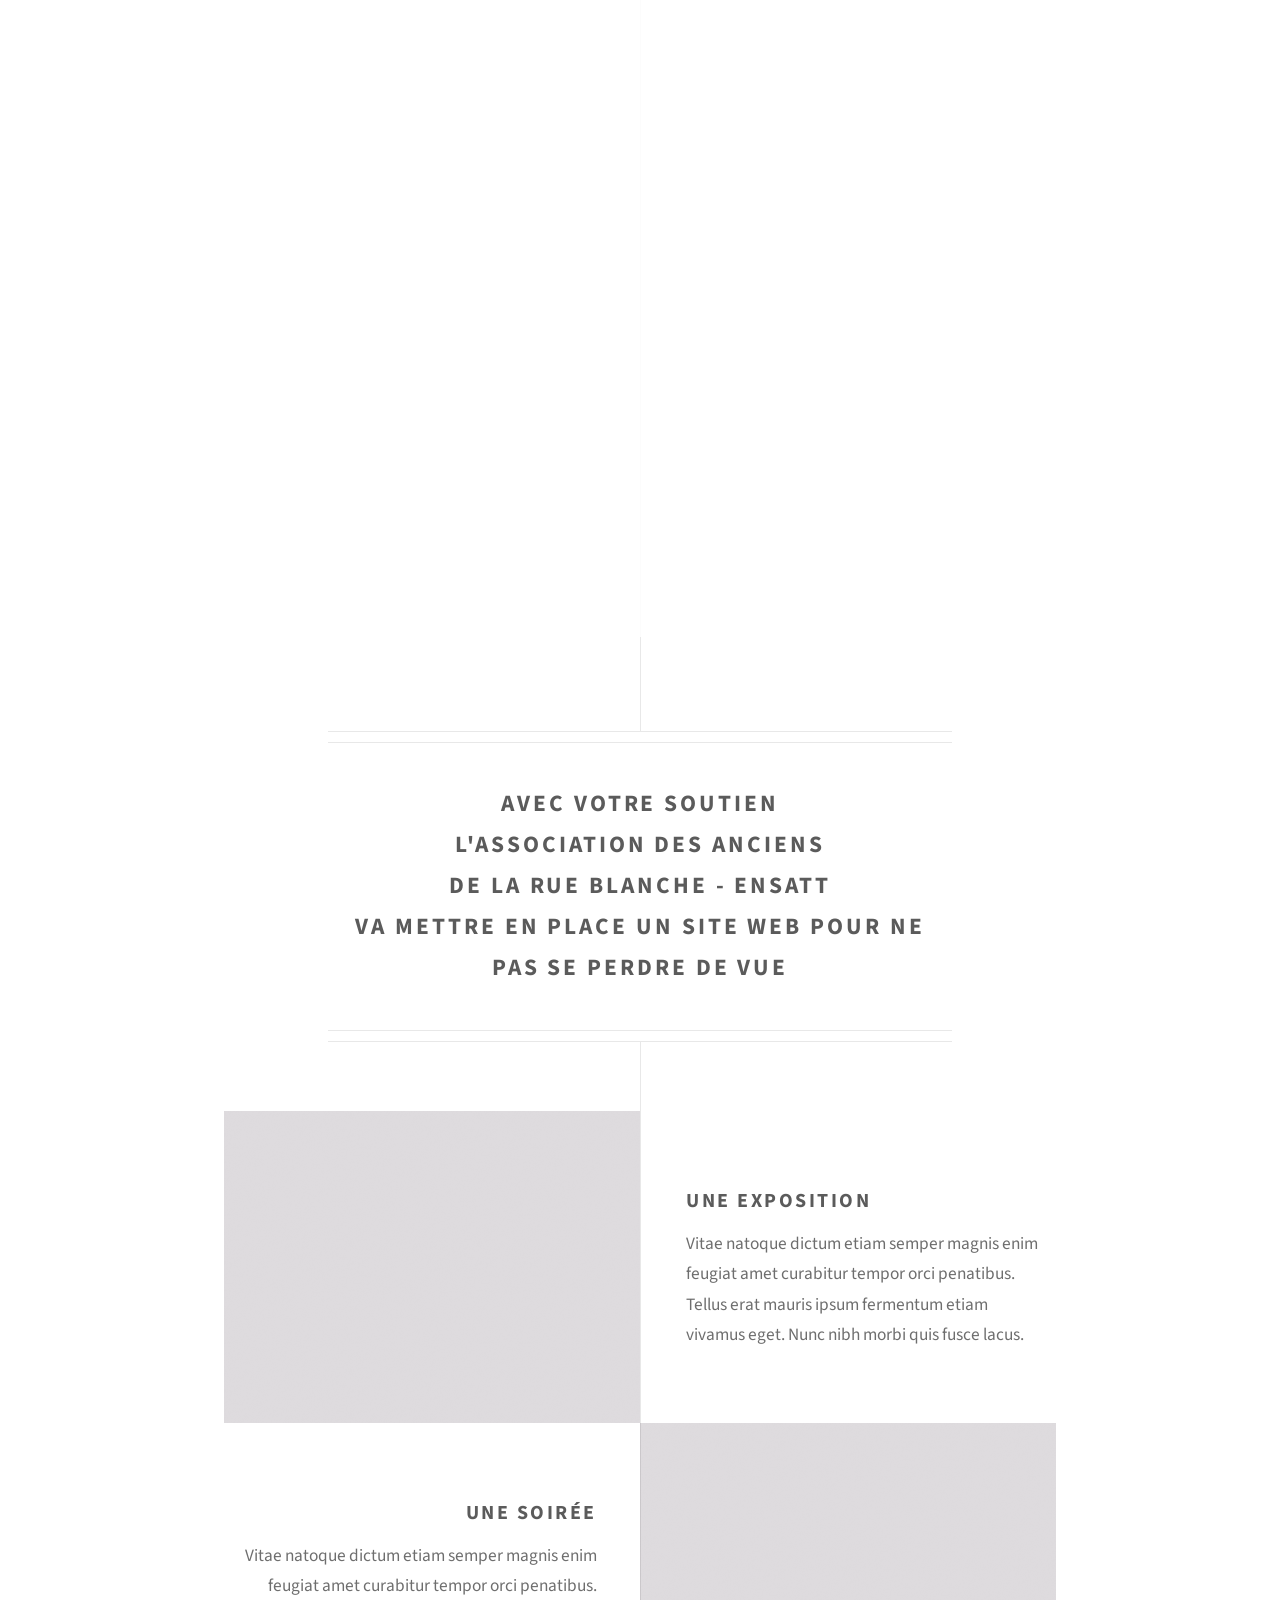
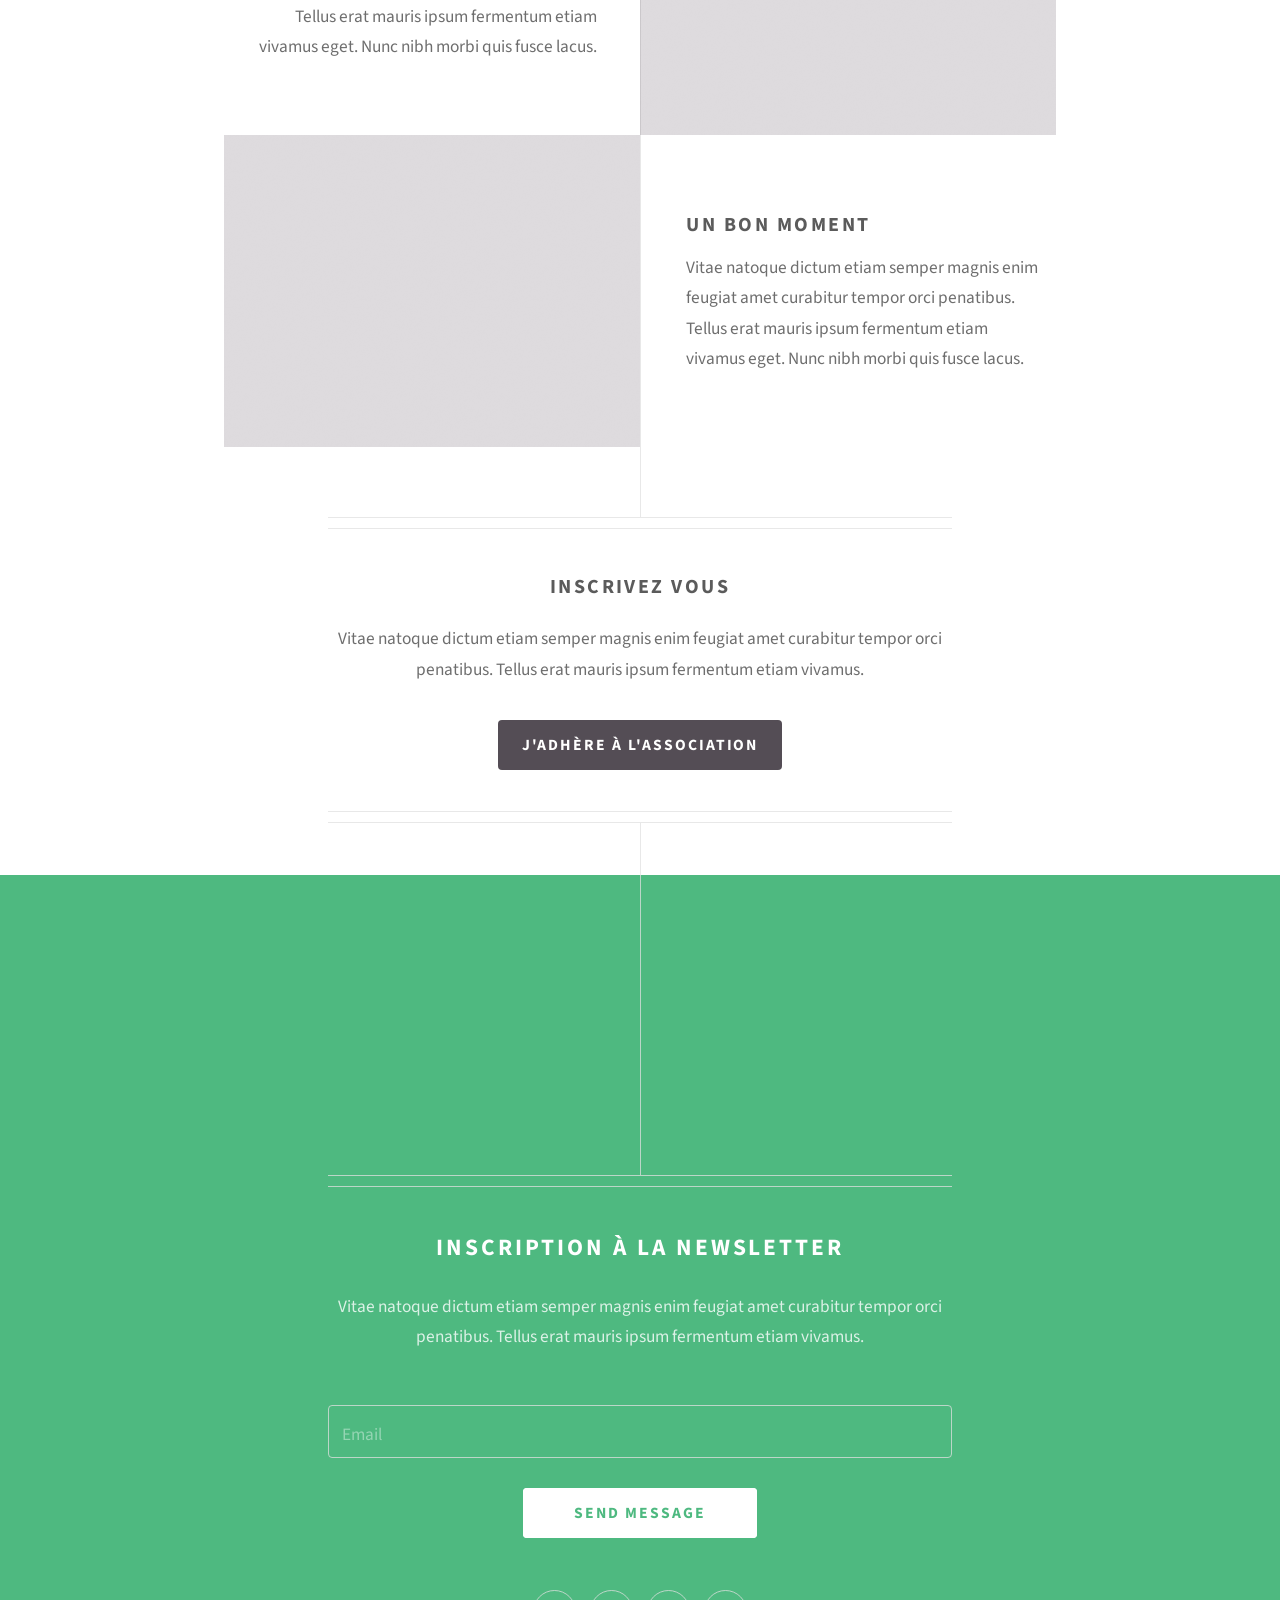
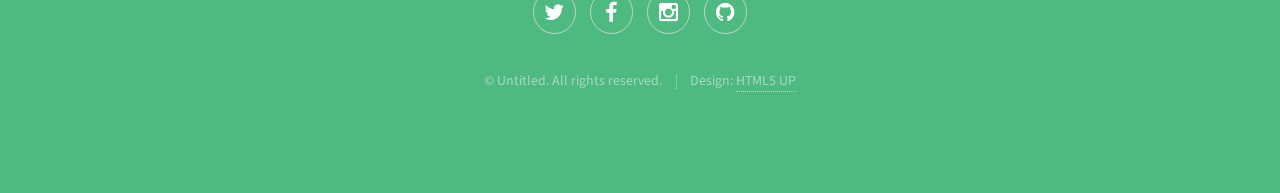
==== commit 9fa56022: "change footer add newsletter" ====
--- a/exposition.html
+++ b/exposition.html
@@ -18,7 +18,7 @@
 		<!-- Header -->
 			<div id="header">
 				<h1>Association des anciens<br>de la rue blanche - ENSATT</h1>
-				<p>Du 5 au 12 septembre 2015
+				<p>Du 3 au 9 septembre 2015
 				<br> 
 				mairie du 9ème arrondissement de Paris
 				<br>
@@ -234,7 +234,7 @@
 				<div class="container 75%">
 
 					<header class="major last">
-						<h2>Questions or comments?</h2>
+						<h2>Inscription à la newsletter</h2>
 					</header>
 
 					<p>Vitae natoque dictum etiam semper magnis enim feugiat amet curabitur tempor
@@ -242,16 +242,8 @@
 
 					<form method="post" action="#">
 						<div class="row">
-							<div class="6u 12u(mobilep)">
-								<input type="text" name="name" placeholder="Name" />
-							</div>
-							<div class="6u 12u(mobilep)">
+							<div class="12u">
 								<input type="email" name="email" placeholder="Email" />
-							</div>
-						</div>
-						<div class="row">
-							<div class="12u">
-								<textarea name="message" placeholder="Message" rows="6"></textarea>
 							</div>
 						</div>
 						<div class="row">
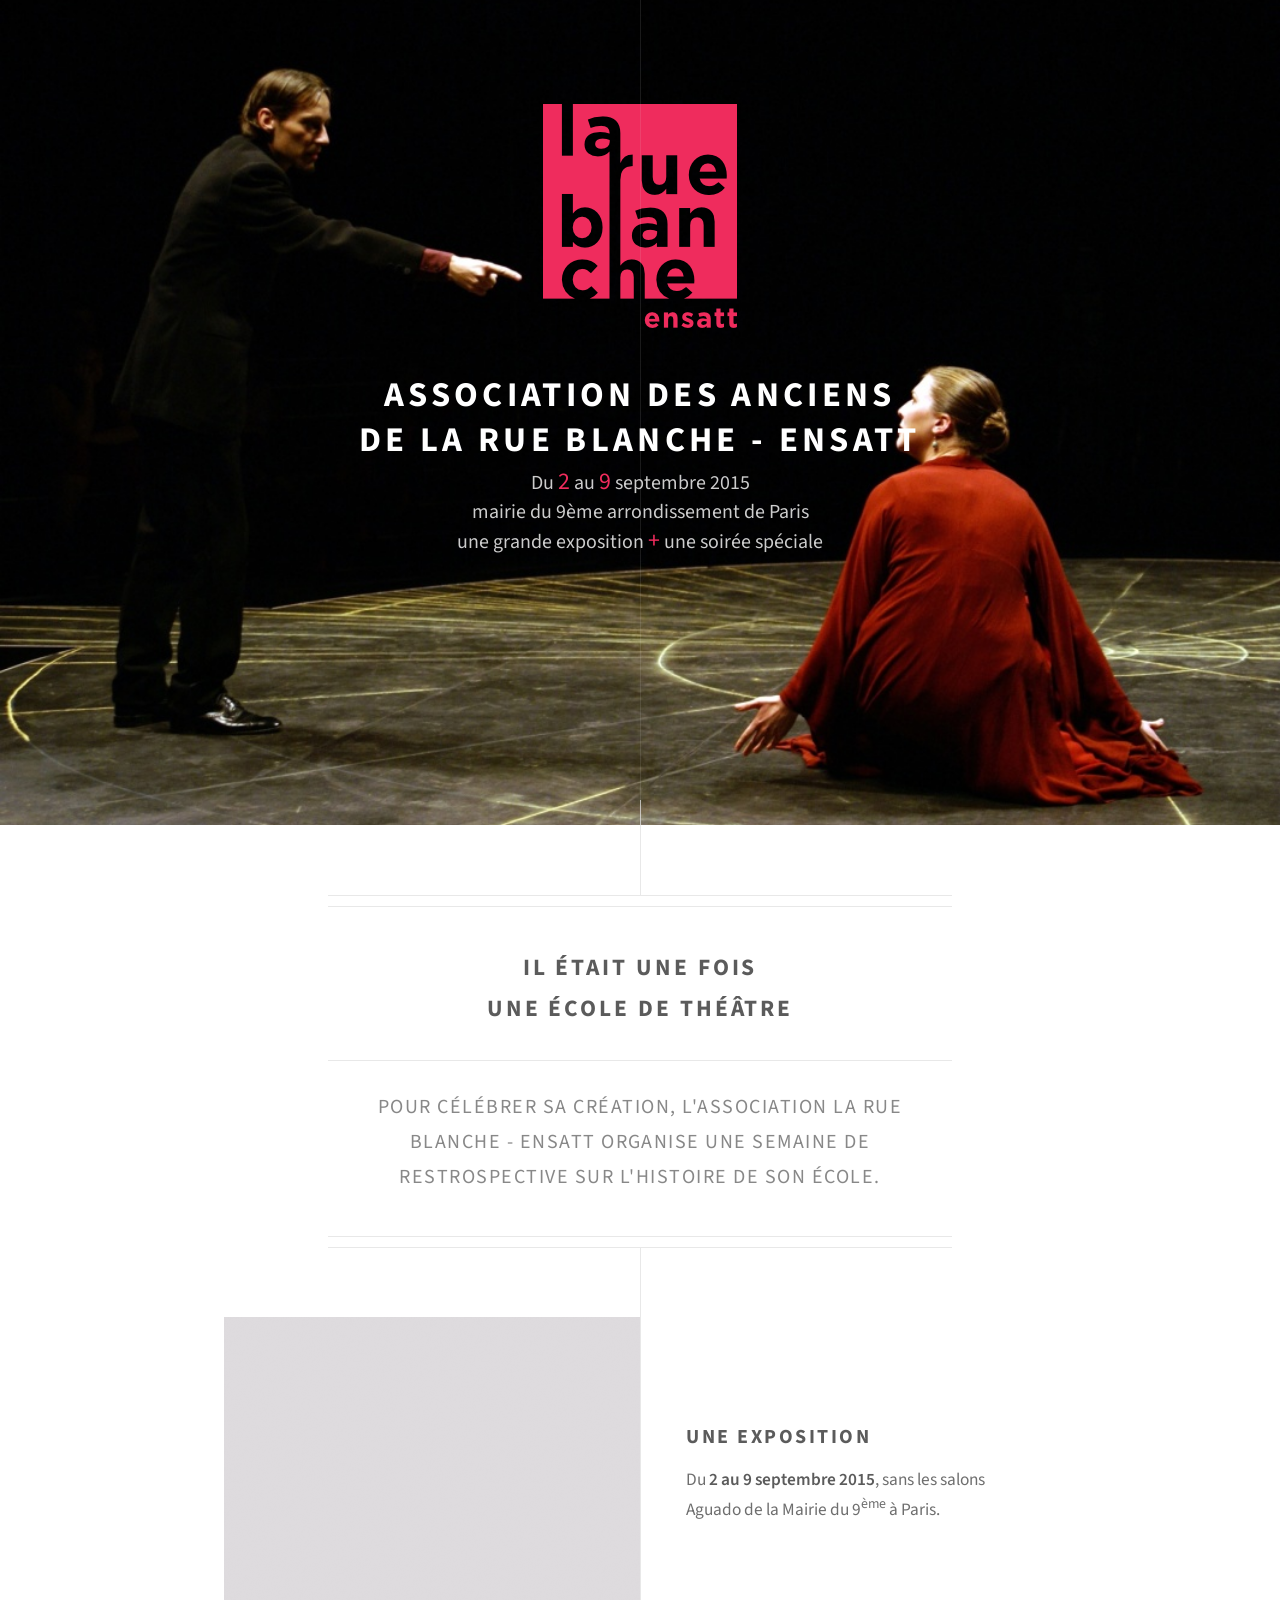
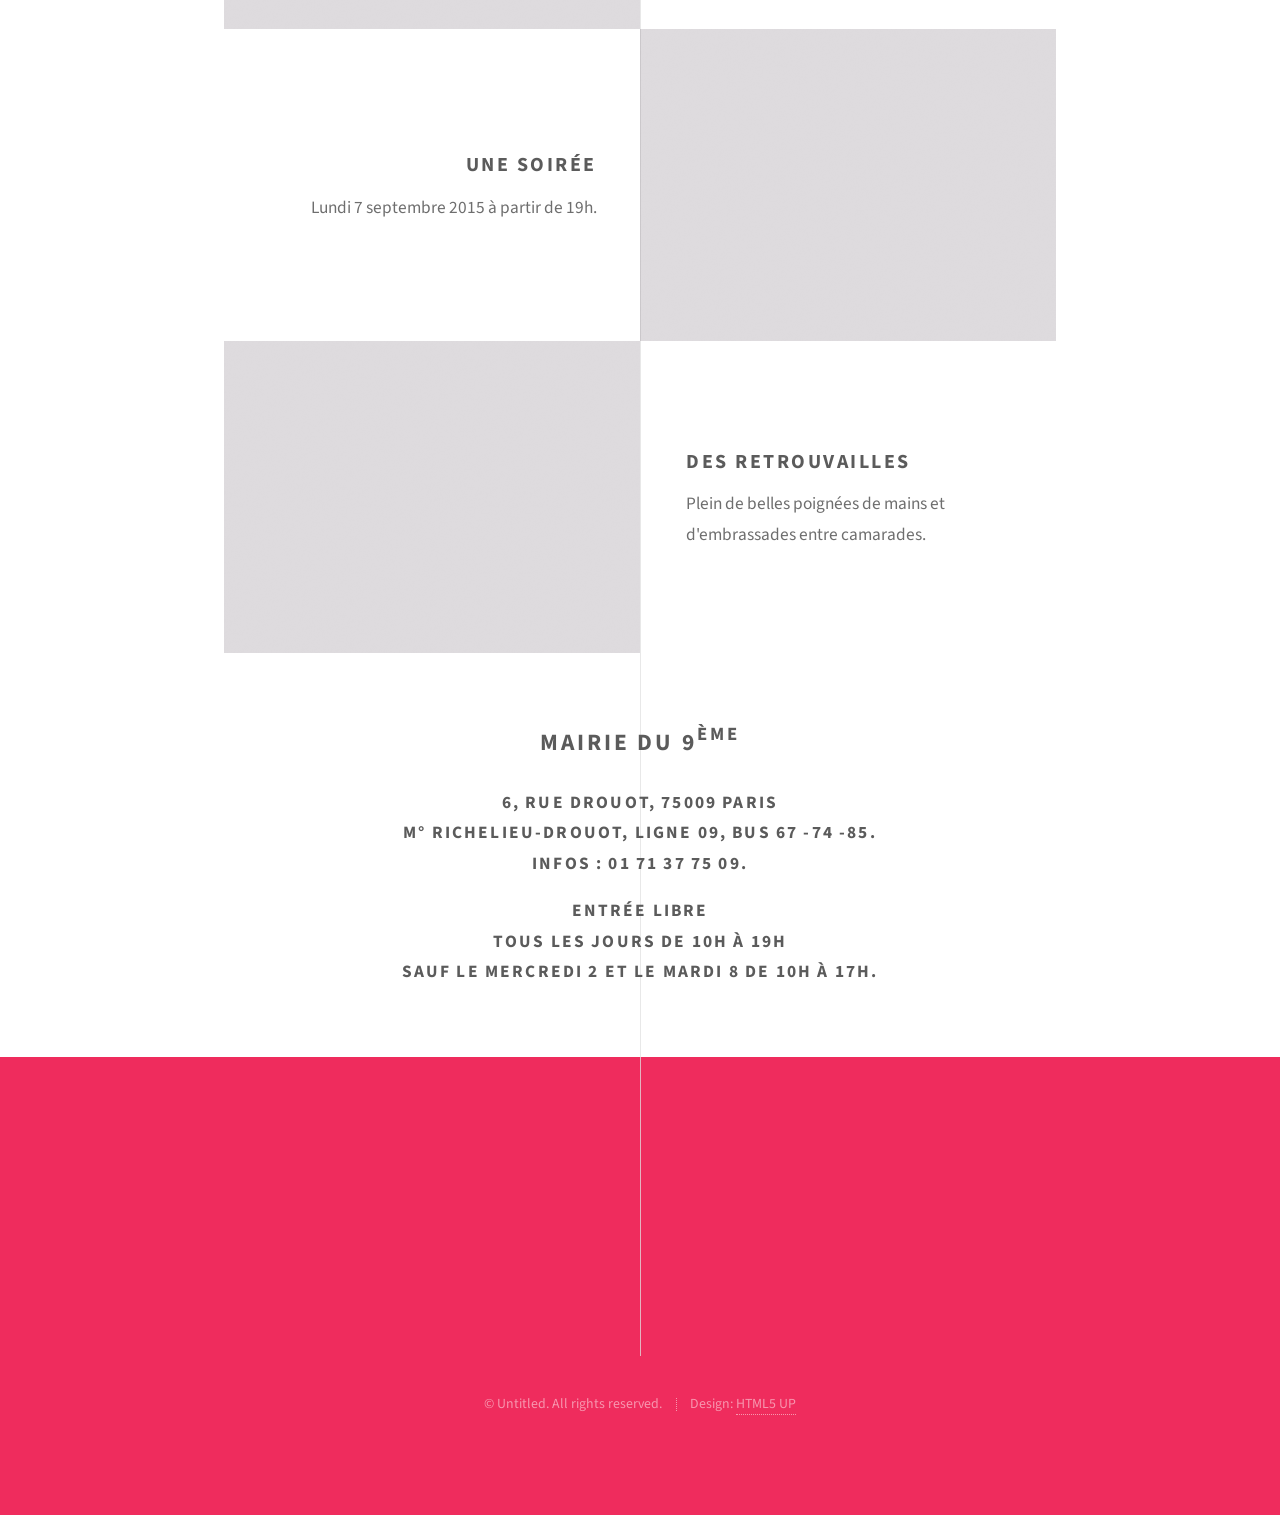
==== commit 248142f8: "amélioration de la page exposition" ====
--- a/exposition.html
+++ b/exposition.html
@@ -17,21 +17,59 @@
 
 		<!-- Header -->
 			<div id="header">
+				<img src="img/logo-rue-blanche-ensatt.png" alt="Logo la rue blanche Ensatt">
 				<h1>Association des anciens<br>de la rue blanche - ENSATT</h1>
-				<p>Du 3 au 9 septembre 2015
+				<p>Du <span class="color">2</span> au <span class="color">9</span> septembre 2015
 				<br> 
 				mairie du 9ème arrondissement de Paris
 				<br>
-				une grande exposition + une soirée spéciale</p>
+				une grande exposition <span class="color">+</span> une soirée spéciale</p>
 				<br>
 				<br>
-				<h2>Venez nombreux !</h2>
 			</div>
 
 		<!-- Main -->
 			<div id="main">
 
 				<header class="major container 75%">
+					<h2>Il était une fois<br> une école de théâtre</h2>
+					<p>Pour célébrer sa création, l'association La rue Blanche - ENSATT organise une semaine de restrospective sur l'histoire de son école.</p>
+				</header>
+				
+
+				<div class="box alt container">
+					<section class="feature left">
+						<a href="#" class="image"><img src="images/pic01.jpg" alt="" /></a>
+						<div class="content">
+							<h3>Une exposition</h3>
+							<p>Du <strong>2 au 9 septembre 2015</strong>, sans les salons Aguado de la Mairie du 9<sup>ème</sup> à Paris.</p>
+						</div>
+					</section>
+					<section class="feature right">
+						<a href="#" class="image"><img src="images/pic02.jpg" alt="" /></a>
+						<div class="content">
+							<h3>Une soirée</h3>
+							<p>Lundi 7 septembre 2015 à partir de 19h.</p>
+						</div>
+					</section>
+					<section class="feature left">
+						<a href="#" class="image"><img src="images/pic03.jpg" alt="" /></a>
+						<div class="content">
+							<h3>Des retrouvailles</h3>
+							<p>Plein de belles poignées de mains et d'embrassades entre camarades.</p>
+						</div>
+					</section>
+				</div>
+				
+
+				<div class="major container 75%">
+					<h2>Mairie du 9<sup>ème</sup></h2>
+					<h6>6, rue Drouot, 75009 Paris<br>M° Richelieu-Drouot, Ligne 09, Bus 67 -74 -85.<br>Infos : 01 71 37 75 09.
+					</h6>
+					<h6>Entrée libre<br>Tous les jours de 10h à 19h<br>Sauf le mercredi 2 et le mardi 8 de 10h à 17h.</h6>
+				</div>
+
+<!-- 				<div class="major container 75%">
 					<h2>Avec votre soutien
 					<br>
 					l'Association des anciens
@@ -40,35 +78,7 @@
 					<br>
 					va mettre en place un site web pour ne pas se perdre de vue
 					</h2>
-					<!--
-					<p>Tellus erat mauris ipsum fermentum<br />
-					etiam vivamus nunc nibh morbi.</p>
-					-->
-				</header>
-
-				<div class="box alt container">
-					<section class="feature left">
-						<a href="#" class="image"><img src="images/pic01.jpg" alt="" /></a>
-						<div class="content">
-							<h3>Une exposition</h3>
-							<p>Vitae natoque dictum etiam semper magnis enim feugiat amet curabitur tempor orci penatibus. Tellus erat mauris ipsum fermentum etiam vivamus eget. Nunc nibh morbi quis fusce lacus.</p>
-						</div>
-					</section>
-					<section class="feature right">
-						<a href="#" class="image"><img src="images/pic02.jpg" alt="" /></a>
-						<div class="content">
-							<h3>Une soirée</h3>
-							<p>Vitae natoque dictum etiam semper magnis enim feugiat amet curabitur tempor orci penatibus. Tellus erat mauris ipsum fermentum etiam vivamus eget. Nunc nibh morbi quis fusce lacus.</p>
-						</div>
-					</section>
-					<section class="feature left">
-						<a href="#" class="image"><img src="images/pic03.jpg" alt="" /></a>
-						<div class="content">
-							<h3>Un bon moment</h3>
-							<p>Vitae natoque dictum etiam semper magnis enim feugiat amet curabitur tempor orci penatibus. Tellus erat mauris ipsum fermentum etiam vivamus eget. Nunc nibh morbi quis fusce lacus.</p>
-						</div>
-					</section>
-				</div>
+				</div> -->
 
 				<!--
 				<div class="box container">
@@ -219,13 +229,12 @@
 				</div>
 				-->
 
-				<footer class="major container 75%">
-					<h3>Inscrivez vous</h3>
-					<p>Vitae natoque dictum etiam semper magnis enim feugiat amet curabitur tempor orci penatibus. Tellus erat mauris ipsum fermentum etiam vivamus.</p>
+	<!-- 			<footer class="major container 75%">
+					<h3>Inscrivez vous !</h3>
 					<ul class="actions">
 						<li><a href="#" class="button">J'adhère à l'association</a></li>
 					</ul>
-				</footer>
+				</footer> -->
 
 			</div>
 
@@ -233,12 +242,11 @@
 			<div id="footer">
 				<div class="container 75%">
 
-					<header class="major last">
+				<!-- 	<header class="major last">
 						<h2>Inscription à la newsletter</h2>
 					</header>
 
-					<p>Vitae natoque dictum etiam semper magnis enim feugiat amet curabitur tempor
-					orci penatibus. Tellus erat mauris ipsum fermentum etiam vivamus.</p>
+					<p>Envoyer nous votre adresse afin que nous puissions vous envoyer les actualités de l'association.</p>
 
 					<form method="post" action="#">
 						<div class="row">
@@ -249,7 +257,7 @@
 						<div class="row">
 							<div class="12u">
 								<ul class="actions">
-									<li><input type="submit" value="Send Message" /></li>
+									<li><input type="submit" value="S'inscrire" /></li>
 								</ul>
 							</div>
 						</div>
@@ -260,7 +268,7 @@
 						<li><a href="#" class="icon fa-facebook"><span class="label">Facebook</span></a></li>
 						<li><a href="#" class="icon fa-instagram"><span class="label">Instagram</span></a></li>
 						<li><a href="#" class="icon fa-github"><span class="label">Github</span></a></li>
-					</ul>
+					</ul> -->
 
 					<ul class="copyright">
 						<li>&copy; Untitled. All rights reserved.</li><li>Design: <a href="http://html5up.net">HTML5 UP</a></li>
--- a/assets/css/main.css
+++ b/assets/css/main.css
@@ -2583,8 +2583,9 @@
 			}
 
 		#header h1 {
+			margin: 1em 0 0;
+			line-height: 1.3;
 			font-size: 2.5em;
-			margin: 0;
 		}
 
 		#header p {
@@ -2597,7 +2598,7 @@
 
 	#footer {
 		background-attachment: scroll;
-		background-color: #4eb980;
+		background-color: #EF2C5D;
 		color: rgba(255, 255, 255, 0.8);
 		padding: calc(460px + 6em) 0 10em 0;
 		position: relative;
@@ -2637,7 +2638,7 @@
 		#footer .button {
 			background: #ffffff;
 			box-shadow: inset 0 0 0 1px #ffffff;
-			color: #4eb980;
+			color: #333;
 		}
 
 			#footer input[type="submit"]:hover,
@@ -2740,6 +2741,11 @@
 				font-size: 1.25em;
 			}
 
+			.color {
+				font-size: 1.2em;
+				color: #EF2C5D;
+			}
+
 		/* Header */
 
 			#header {
@@ -2750,9 +2756,15 @@
 					font-size: 2.25em;
 				}
 
+				#header h2 {
+					margin-top: 0;
+					font-size: 2.25em;
+					line-height: 1.2
+				}
+
 				#header p {
 					font-size: 1.25em;
-					line-height: 1.65em;
+					line-height: 1.45em;
 				}
 
 	}
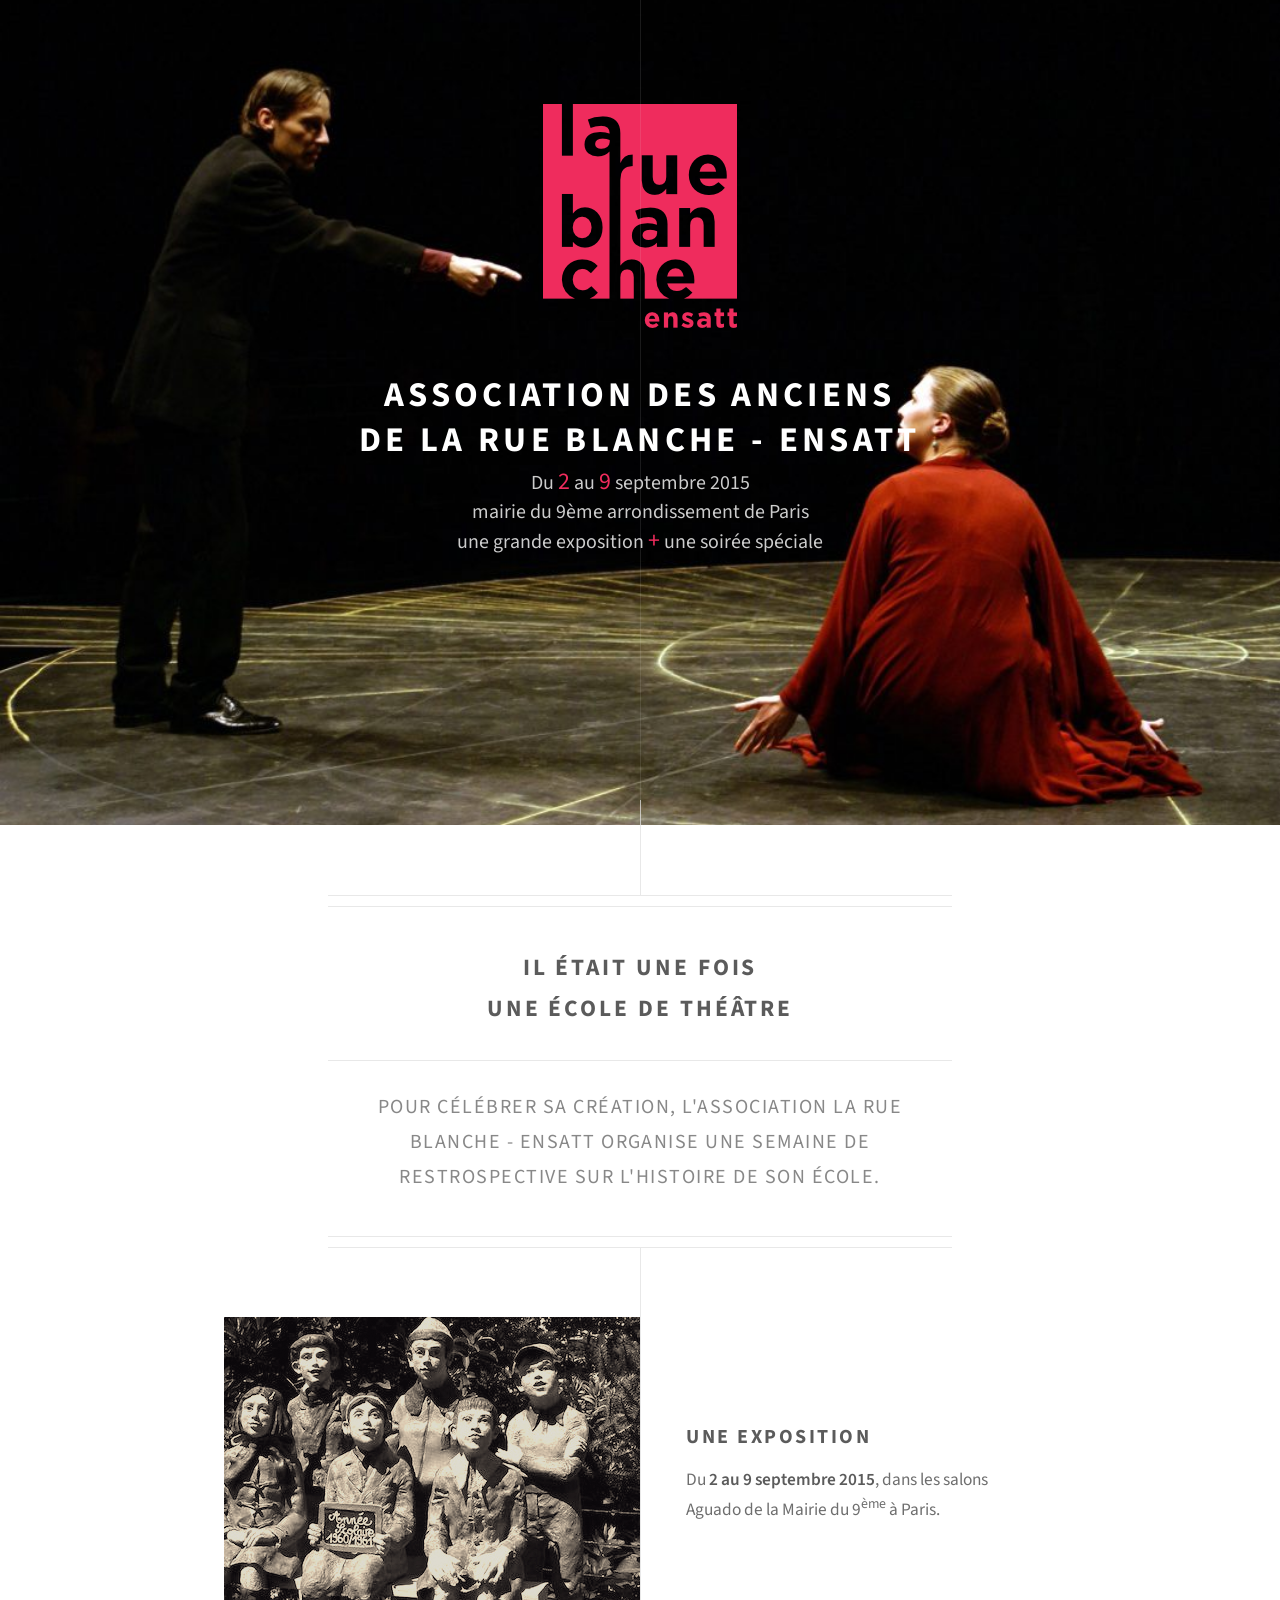
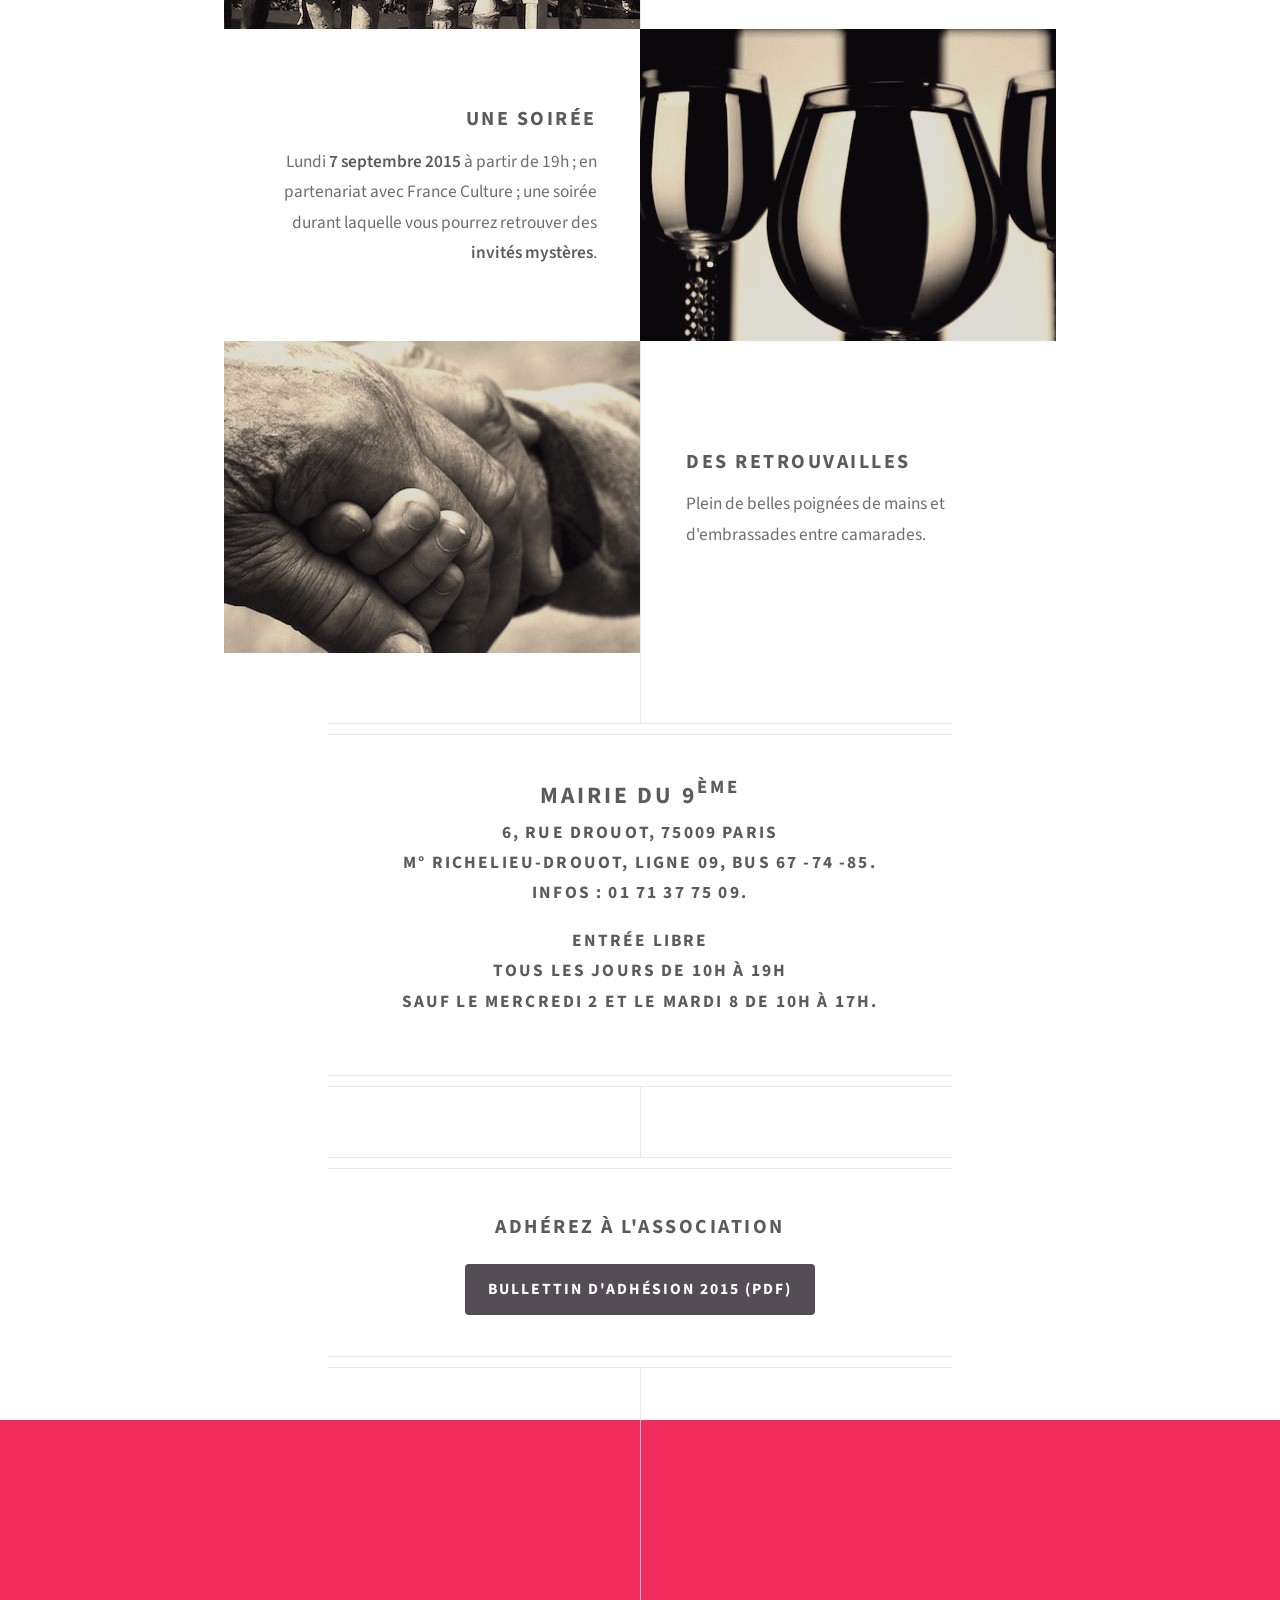
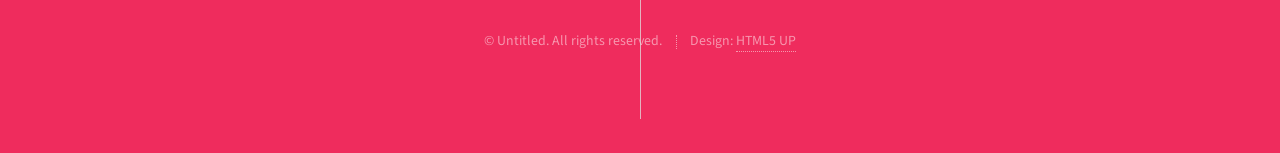
==== commit 3cc64a82: "index html" ====
--- a/exposition.html
+++ b/exposition.html
@@ -39,35 +39,35 @@
 
 				<div class="box alt container">
 					<section class="feature left">
-						<a href="#" class="image"><img src="images/pic01.jpg" alt="" /></a>
+						<span class="image"><img src="images/classes.jpg" alt="" /></span>
 						<div class="content">
 							<h3>Une exposition</h3>
-							<p>Du <strong>2 au 9 septembre 2015</strong>, sans les salons Aguado de la Mairie du 9<sup>ème</sup> à Paris.</p>
+							<p>Du <strong>2 au 9 septembre 2015</strong>, dans les salons Aguado de la Mairie du 9<sup>ème</sup> à Paris.</p>
 						</div>
 					</section>
 					<section class="feature right">
-						<a href="#" class="image"><img src="images/pic02.jpg" alt="" /></a>
+						<span class="image"><img src="images/verres.jpg" alt="" /></span>
 						<div class="content">
 							<h3>Une soirée</h3>
-							<p>Lundi 7 septembre 2015 à partir de 19h.</p>
+							<p>Lundi <strong>7 septembre 2015</strong> à partir de 19h ; en partenariat avec France Culture ; une soirée durant laquelle vous pourrez retrouver des <strong>invités mystères</strong>.</p>
 						</div>
 					</section>
 					<section class="feature left">
-						<a href="#" class="image"><img src="images/pic03.jpg" alt="" /></a>
+						<span class="image"><img src="images/mains.jpg" alt="" /></span>
 						<div class="content">
 							<h3>Des retrouvailles</h3>
 							<p>Plein de belles poignées de mains et d'embrassades entre camarades.</p>
 						</div>
 					</section>
-				</div>
-				
-
-				<div class="major container 75%">
+				</div>	
+
+				<header class="major container 75%">
 					<h2>Mairie du 9<sup>ème</sup></h2>
 					<h6>6, rue Drouot, 75009 Paris<br>M° Richelieu-Drouot, Ligne 09, Bus 67 -74 -85.<br>Infos : 01 71 37 75 09.
 					</h6>
 					<h6>Entrée libre<br>Tous les jours de 10h à 19h<br>Sauf le mercredi 2 et le mardi 8 de 10h à 17h.</h6>
-				</div>
+				</header>
+
 
 <!-- 				<div class="major container 75%">
 					<h2>Avec votre soutien
@@ -228,13 +228,12 @@
 					</section>
 				</div>
 				-->
-
-	<!-- 			<footer class="major container 75%">
-					<h3>Inscrivez vous !</h3>
+				<footer class="major container 75%">
+					<h3>Adhérez à l'association</h3>
 					<ul class="actions">
-						<li><a href="#" class="button">J'adhère à l'association</a></li>
+						<li><a href="/documents/bulletin-adhesion-lrb-ensat-2015.pdf" class="button">Bullettin d'adhésion 2015 (pdf)</a></li>
 					</ul>
-				</footer> -->
+				</footer>
 
 			</div>
 
--- a/assets/css/main.css
+++ b/assets/css/main.css
@@ -2440,6 +2440,9 @@
 				min-height: 100%;
 				min-width: 100%;
 				position: absolute;
+				-webkit-filter: hue-rotate(120deg) sepia(0.6);
+					filter: hue-rotate(120deg) sepia(0.6);
+
 			}
 
 		.feature:before {
@@ -2850,6 +2853,7 @@
 
 			#footer {
 				padding: calc(230px + 4em) 0 6em 0;
+				padding: 10em 0 6em;
 			}
 
 				#footer:before {
